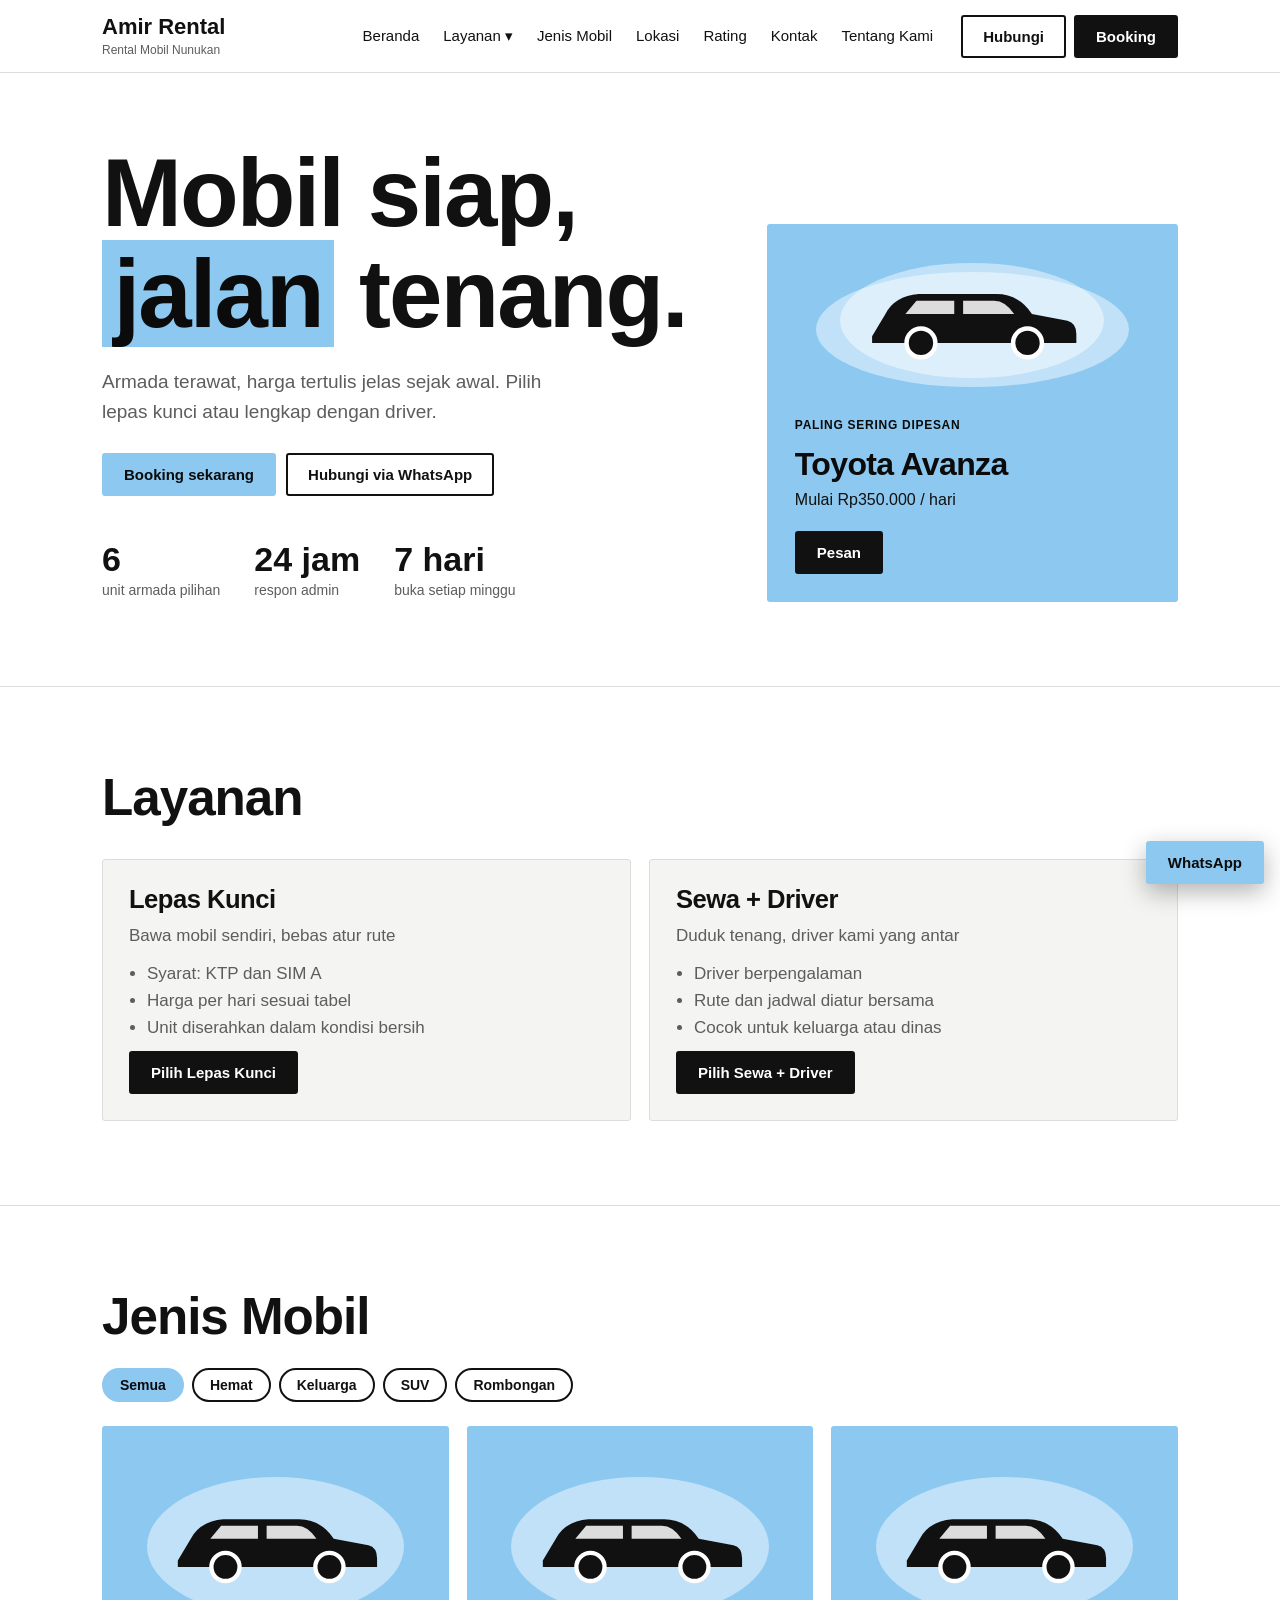
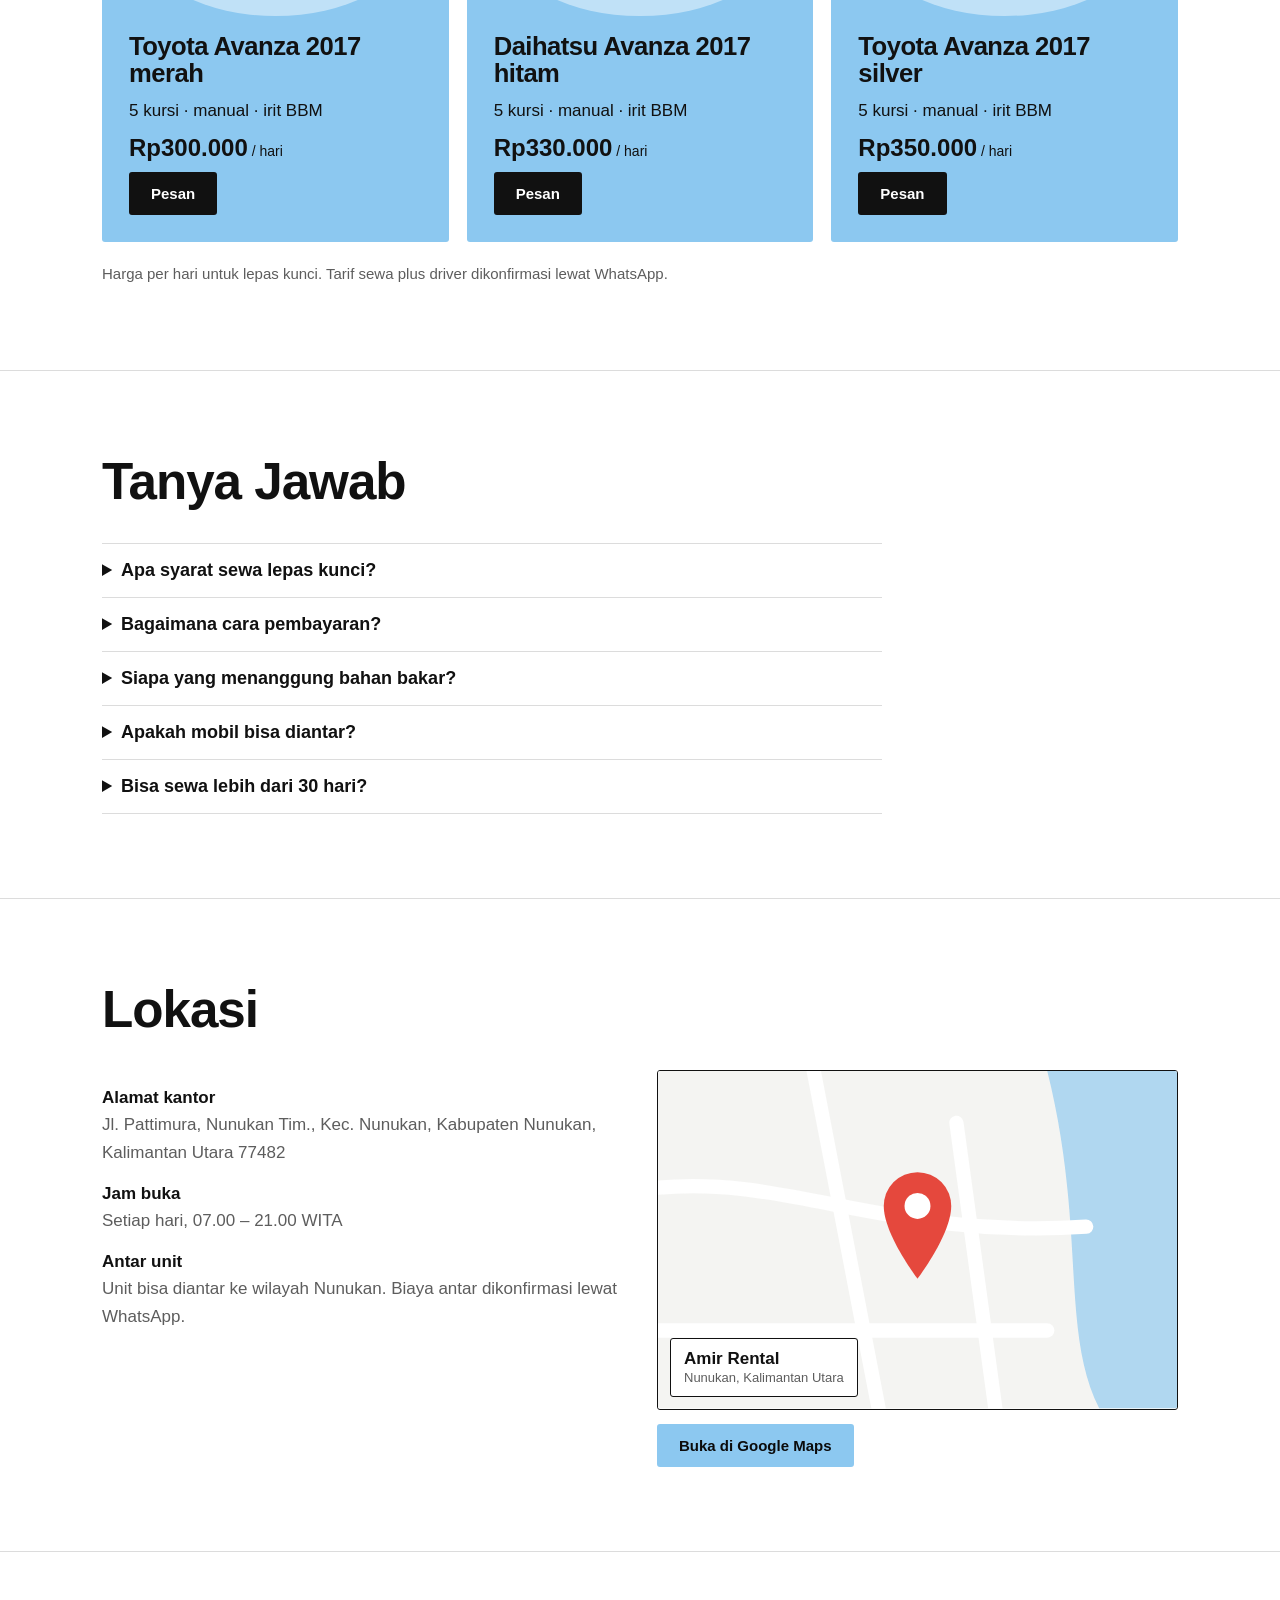
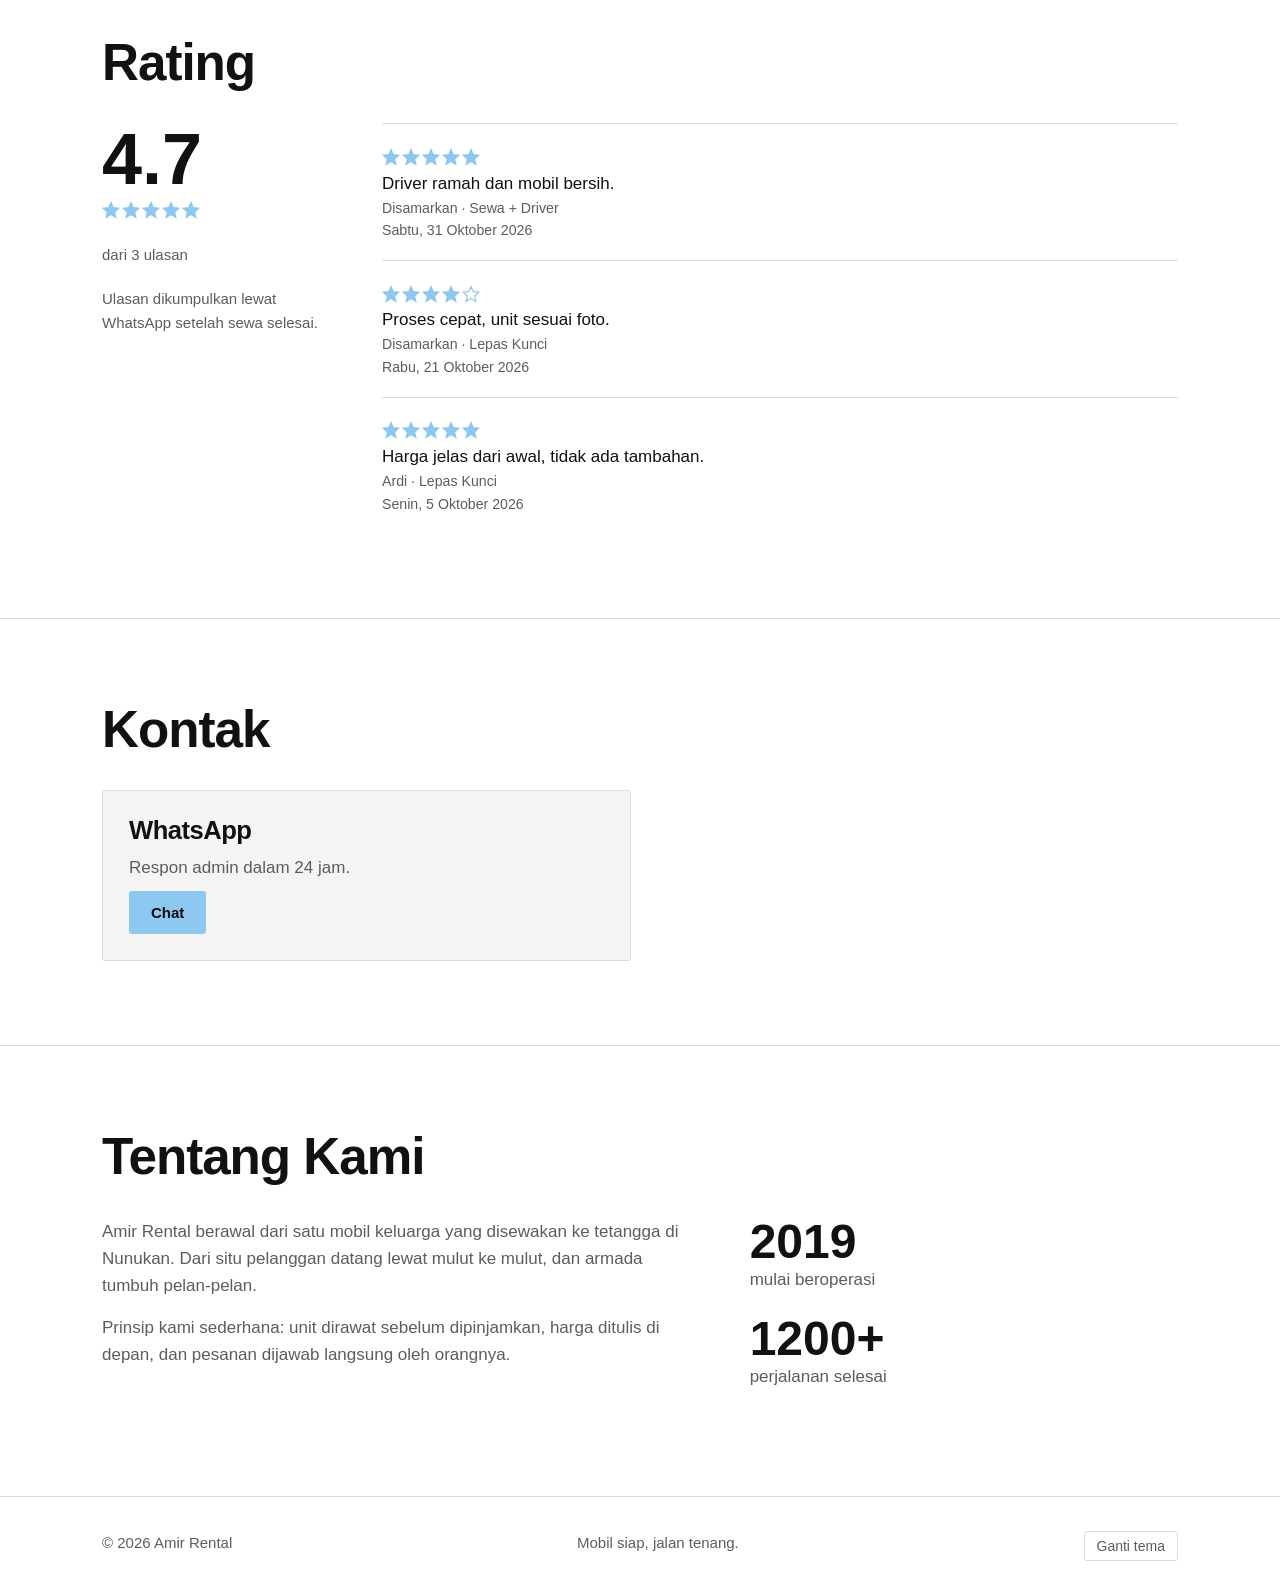
==== index.html @ b126339c "Add files via upload" ====
<!doctype html>
<html lang="id">
  <head>
    <meta charset="utf-8" />
    <meta name="viewport" content="width=device-width, initial-scale=1, viewport-fit=cover" />
    <title>Amir Rental – Rental Mobil Nunukan</title>
    <meta
      name="description"
      content="Rental mobil Nunukan: lepas kunci dan sewa dengan driver. Harga tertulis jelas."
    />
    <meta name="referrer" content="no-referrer" />
    <!-- KEAMANAN: CSP ketat (tanpa script/style inline). Header lengkap ada di file _headers / .htaccess. -->
    <meta
      http-equiv="Content-Security-Policy"
      content="default-src 'none'; script-src 'self'; style-src 'self' https://fonts.googleapis.com; font-src https://fonts.gstatic.com; img-src 'self' data:; connect-src 'none'; form-action 'none'; base-uri 'none'; manifest-src 'none'"/>
    <link rel="preconnect" href="https://fonts.googleapis.com" />
    <link
      rel="stylesheet"
      href="https://fonts.googleapis.com/css2?family=Bricolage+Grotesque:wght@600;800&family=DM+Sans:wght@400;500;700&display=swap"
    />
    <link rel="stylesheet" href="style.css" />
  </head>
  <body>
    <header>
      <div class="w nav">
        <a class="logo" href="#beranda"><b>Amir Rental</b><small>Rental Mobil Nunukan</small></a>
        <ul class="menu" id="menu">
          <li><a href="#beranda">Beranda</a></li>
          <li>
            <button class="dd" id="ddb" aria-expanded="false" aria-controls="sub">Layanan ▾</button>
            <ul class="sub" id="sub"></ul>
          </li>
          <li><a href="#mobil">Jenis Mobil</a></li>
          <li><a href="#lokasi">Lokasi</a></li>
          <li><a href="#rating">Rating</a></li>
          <li><a href="#kontak">Kontak</a></li>
          <li><a href="#tentang">Tentang Kami</a></li>
        </ul>
        <div class="cta">
          <a class="btn out" data-wa="ask" target="_blank" rel="noopener noreferrer">Hubungi</a
          ><button class="btn" data-book>Booking</button>
        </div>
        <button class="burger" id="bg" aria-label="Buka menu" aria-expanded="false">
          <svg
            width="22"
            height="22"
            viewBox="0 0 24 24"
            fill="none"
            stroke="currentColor"
            stroke-width="2.4"
          >
            <path d="M3 6h18M3 12h18M3 18h18" />
          </svg>
        </button>
      </div>
    </header>

    <main>
      <section class="hero" id="beranda">
        <div class="w">
          <div class="g">
            <div>
              <h1>Mobil siap, <em>jalan</em> tenang.</h1>
              <p>
                Armada terawat, harga tertulis jelas sejak awal. Pilih lepas kunci atau lengkap
                dengan driver.
              </p>
              <div class="row">
                <button class="btn sky" data-book>Booking sekarang</button
                ><a class="btn out" data-wa="ask" target="_blank" rel="noopener noreferrer"
                  >Hubungi via WhatsApp</a
                >
              </div>
              <div class="stats">
                <div><b>6</b><span>unit armada pilihan</span></div>
                <div><b>24 jam</b><span>respon admin</span></div>
                <div><b>7 hari</b><span>buka setiap minggu</span></div>
              </div>
            </div>
            <aside class="pop">
              <div class="ph" id="popph"></div>
              <small>Paling sering dipesan</small>
              <h3>Toyota Avanza</h3>
              <p>Mulai Rp350.000 / hari</p>
              <button class="btn" data-car="Toyota Avanza">Pesan</button>
            </aside>
          </div>
        </div>
      </section>

      <section id="layanan">
        <div class="w">
          <h2>Layanan</h2>
          <div class="grid g2" id="svc"></div>
        </div>
      </section>
      <section id="mobil">
        <div class="w">
          <h2>Jenis Mobil</h2>
          <div class="chips" id="chips" role="group" aria-label="Filter jenis mobil"></div>
          <div class="grid g3" id="cars"></div>
          <p class="note">Harga per hari untuk lepas kunci. Tarif sewa plus driver dikonfirmasi lewat WhatsApp.</p>
        </div>
      </section>

      <section id="faq">
        <div class="w">
          <h2>Tanya Jawab</h2>
          <div class="faq" id="faq-list"></div>
        </div>
      </section>

      <section id="lokasi">
        <div class="w">
          <h2>Lokasi</h2>
          <div class="loc">
            <dl>
              <dt>Alamat kantor</dt>
              <dd>Jl. Pattimura, Nunukan Tim., Kec. Nunukan, Kabupaten Nunukan, Kalimantan Utara 77482 </dd>
              <dt>Jam buka</dt>
              <dd>Setiap hari, 07.00 – 21.00 WITA</dd>
              <dt>Antar unit</dt>
              <dd>
                Unit bisa diantar ke wilayah Nunukan. Biaya antar dikonfirmasi lewat WhatsApp.
              </dd>
            </dl>
            <div>
              <a
                class="map"
                id="maps2"
                target="_blank"
                rel="noopener noreferrer"
                aria-label="Lihat lokasi Amir Rental di Google Maps"
                ><svg viewBox="0 0 400 260" aria-hidden="true">
                  <rect class="land" width="400" height="260" />
                  <path class="wt" d="M300 0H400V260H340C310 200 330 120 300 0Z" />
                  <path class="rd2" d="M0 90C100 80 180 130 330 120" />
                  <path class="rd" d="M0 90C100 80 180 130 330 120" />
                  <path class="rd" d="M120 0L170 260" />
                  <path class="rd" d="M0 200H300" />
                  <path class="rd" d="M230 40L260 260" />
                  <path
                    d="M200 160C200 160 174 126 174 104a26 26 0 0 1 52 0C226 126 200 160 200 160Z"
                    fill="#e5483d"/>
                  <circle cx="200" cy="104" r="10" fill="#fff" /></svg><span class="mcard">Amir Rental<small>Nunukan, Kalimantan Utara</small></span></a><a class="btn sky" id="maps" target="_blank" rel="noopener noreferrer">Buka di Google Maps</a>
            </div>
          </div>
        </div>
      </section>

      <section id="rating">
        <div class="w">
          <h2>Rating</h2>
          <div class="rv">
            <div>
              <div class="score" id="avg"></div>
              <div id="avgs"></div>
              <p class="note" id="cnt"></p>
              <p class="note">Ulasan dikumpulkan lewat WhatsApp setelah sewa selesai.</p>
            </div>
            <div id="rvs"></div>
          </div>
        </div>
      </section>

      <section id="kontak">
        <div class="w">
          <h2>Kontak</h2>
          <div class="grid g2">
            <div class="card">
              <h3>WhatsApp</h3>
              <p>Respon admin dalam 24 jam.</p>
              <a class="btn sky" data-wa="ask" target="_blank" rel="noopener noreferrer">Chat</a>
            </div>
          </div>
        </div>
      </section>

      <section id="tentang">
        <div class="w">
          <h2>Tentang Kami</h2>
          <div class="about">
            <div>
              <p>
                Amir Rental berawal dari satu mobil keluarga yang disewakan ke tetangga di Nunukan.
                Dari situ pelanggan datang lewat mulut ke mulut, dan armada tumbuh pelan-pelan.
              </p>
              <p>
                Prinsip kami sederhana: unit dirawat sebelum dipinjamkan, harga ditulis di depan,
                dan pesanan dijawab langsung oleh orangnya.
              </p>
            </div>
            <div class="st">
              <!-- Ganti dengan data asli -->
              <b>2019</b><span>mulai beroperasi</span><b>1200+</b><span>perjalanan selesai</span>
            </div>
          </div>
        </div>
      </section>
    </main>

    <footer>
      <div class="w"><span>© 2026 Amir Rental</span><span>Mobil siap, jalan tenang.</span><button class="tg" id="theme" type="button">Ganti tema</button></div>
    </footer>

    <a class="btn sky fab" data-wa="ask" target="_blank" rel="noopener noreferrer">WhatsApp</a>

    <dialog id="dlg">
      <h3>Booking</h3>
      <div>
        <label for="f-name">Nama</label><input id="f-name" maxlength="60" autocomplete="name" />
        <label for="f-svc">Layanan</label
        ><select id="f-svc"></select>
        <label for="f-car">Mobil</label
        ><select id="f-car"></select>
        <label for="f-date">Tanggal ambil</label><input id="f-date" type="date" />
        <label for="f-days">Lama sewa (hari)</label
        ><input id="f-days" type="number" min="1" max="30" value="1" inputmode="numeric" />
        <div class="est" id="est"></div>
        <div class="err" id="err" role="alert"></div>
        <div class="row">
          <a class="btn sky" id="send" target="_blank" rel="noopener noreferrer"
            >Kirim ke WhatsApp</a
          ><button class="btn out" id="close" type="button">Tutup</button>
        </div>
      </div>
    </dialog>

    <script src="script.js" defer></script>
  </body>
</html>
---- style.css ----
/* ==========================================================================
   AMIR RENTAL – style.css
   Daftar isi:
   1. Token warna dan font      6. Kartu mobil dan filter
   2. Reset dan dasar           7. Lokasi dan peta
   3. Tombol                    8. Rating, tentang kami, tanya jawab
   4. Navbar                    9. Footer, dialog booking, tombol melayang
   5. Beranda                  10. Responsif dan aksesibilitas
   ========================================================================== */


/* 1. TOKEN ------------------------------------------------------------------ */
/* Tema terang adalah default. Tema gelap mengikuti perangkat, atau dipaksa
   lewat atribut data-theme (diatur tombol "Ganti tema" di footer).
   Nilai gelap ditulis dua kali karena CSS tidak bisa berbagi blok
   antara media query dan selector atribut. */
:root {
  --bg: #fff;
  --fg: #111;
  --mut: #5d5d5d;
  --line: #dcdcdc;
  --card: #f4f4f2;
  --sky: #8cc8f0;
  --onsky: #0b0b0b;
  --btn: #111;
  --onbtn: #fff;

  --h: 'Bricolage Grotesque', 'Arial Black', sans-serif;
  --b: 'DM Sans', Arial, sans-serif;

  padding-top: env(safe-area-inset-top, 0px);
  padding-bottom: env(safe-area-inset-bottom, 0px);
}

@media (prefers-color-scheme: dark) {
  :root:not([data-theme="light"]) {
    color-scheme: dark;
    --bg: #0c0c0c;
    --fg: #f2f2f2;
    --mut: #a3a3a3;
    --line: #2c2c2c;
    --card: #171717;
    --btn: #f2f2f2;
    --onbtn: #0c0c0c;
  }
}

:root[data-theme="dark"] {
  color-scheme: dark;
  --bg: #0c0c0c;
  --fg: #f2f2f2;
  --mut: #a3a3a3;
  --line: #2c2c2c;
  --card: #171717;
  --btn: #f2f2f2;
  --onbtn: #0c0c0c;
}


/* 2. RESET DAN DASAR -------------------------------------------------------- */
* {
  box-sizing: border-box;
  margin: 0;
}

[hidden] {
  display: none !important;
}

html {
  scroll-behavior: smooth;
  scroll-padding-top: calc(84px + env(safe-area-inset-top, 0px));
}

body {
  background: var(--bg);
  color: var(--fg);
  font: 400 17px/1.6 var(--b);
}

h1, h2, h3 {
  font-family: var(--h);
  line-height: 1.05;
  letter-spacing: -.02em;
}

h1 {
  font-size: clamp(2.8rem, 8vw, 6rem);
  font-weight: 800;
}

h2 {
  font-size: clamp(2rem, 5vw, 3.2rem);
  font-weight: 800;
  max-width: 14ch;
  margin-bottom: 34px;
}

a {
  color: inherit;
}

section {
  padding: 84px 0;
  border-top: 1px solid var(--line);
}

.w {
  max-width: 1120px;
  margin: 0 auto;
  padding: 0 22px;
}

.row {
  display: flex;
  gap: 10px;
  flex-wrap: wrap;
}

.grid {
  display: grid;
  gap: 18px;
}
.g2 { grid-template-columns: repeat(2, 1fr); }
.g3 { grid-template-columns: repeat(3, 1fr); }

.note {
  color: var(--mut);
  font-size: 15px;
  margin-top: 20px;
}

/* Fokus keyboard yang terlihat di semua elemen interaktif */
a:focus-visible,
input:focus-visible,
select:focus-visible,
summary:focus-visible,
.btn:focus-visible,
.chip:focus-visible,
.fab:focus-visible,
.tg:focus-visible {
  outline: 3px solid var(--sky);
  outline-offset: 2px;
}


/* 3. TOMBOL ----------------------------------------------------------------- */
.btn {
  display: inline-block;
  border: 2px solid var(--btn);
  background: var(--btn);
  color: var(--onbtn);
  padding: 11px 20px;
  font: 700 15px var(--b);
  text-decoration: none;
  cursor: pointer;
  border-radius: 3px;
}
.btn.sky {
  background: var(--sky);
  border-color: var(--sky);
  color: var(--onsky);
}
.btn.out {
  background: transparent;
  color: var(--fg);
}


/* 4. NAVBAR ----------------------------------------------------------------- */
header {
  position: sticky;
  top: 0;
  z-index: 20;
  background: var(--bg);
  border-bottom: 1px solid var(--line);
}

.nav {
  display: flex;
  align-items: center;
  gap: 18px;
  height: 72px;
}

.logo {
  text-decoration: none;
  line-height: 1.1;
  margin-right: auto;
}
.logo b {
  font: 800 22px var(--h);
  display: block;
}
.logo small {
  color: var(--mut);
  font-size: 12px;
}

.menu {
  display: flex;
  gap: 4px;
  list-style: none;
  padding: 0;
}
.menu > li {
  position: relative;
}
.menu a,
.menu button.dd {
  font: 500 15px var(--b);
  color: var(--fg);
  background: none;
  border: 0;
  padding: 10px;
  cursor: pointer;
  text-decoration: none;
  display: block;
}
.menu a:hover,
.menu button.dd:hover {
  color: var(--mut);
}

/* Dropdown Layanan */
.sub {
  display: none;
  position: absolute;
  top: 100%;
  left: 0;
  min-width: 270px;
  background: var(--bg);
  border: 1px solid var(--fg);
  list-style: none;
  padding: 6px;
  z-index: 5;
}
.sub.open {
  display: block;
}
.sub button {
  width: 100%;
  text-align: left;
  background: none;
  border: 0;
  color: var(--fg);
  padding: 10px;
  cursor: pointer;
  font: 700 15px var(--b);
  border-radius: 3px;
}
.sub button:hover {
  background: var(--card);
}
.sub small {
  display: block;
  font-weight: 400;
  color: var(--mut);
  font-size: 13px;
}

.cta {
  display: flex;
  gap: 8px;
}

.burger {
  display: none;
  background: none;
  border: 2px solid var(--fg);
  color: var(--fg);
  width: 44px;
  height: 40px;
  cursor: pointer;
  border-radius: 3px;
}


/* 5. BERANDA ---------------------------------------------------------------- */
.hero {
  padding: 70px 0 84px;
  border: 0;
}
.hero .g {
  display: grid;
  grid-template-columns: 1.5fr 1fr;
  gap: 48px;
  align-items: end;
}
.hero p {
  max-width: 46ch;
  color: var(--mut);
  margin: 22px 0 26px;
  font-size: 19px;
}

h1 em {
  font-style: normal;
  background: var(--sky);
  color: var(--onsky);
  padding: 0 .12em;
}

.plate {
  display: inline-block;
  margin-top: 34px;
  border: 3px solid var(--fg);
  border-radius: 6px;
  padding: 2px 14px;
  font: 800 24px var(--h);
  letter-spacing: .12em;
}
.plate span {
  background: var(--sky);
  color: var(--onsky);
  padding: 0 6px;
  border-radius: 3px;
}

.stats {
  display: flex;
  gap: 34px;
  margin-top: 44px;
  flex-wrap: wrap;
}
.stats b {
  font: 800 34px var(--h);
  display: block;
}
.stats span {
  color: var(--mut);
  font-size: 14px;
  max-width: 16ch;
  display: block;
}

/* Kartu "Paling sering dipesan" */
.pop {
  background: var(--sky);
  color: var(--onsky);
  padding: 28px;
  border-radius: 3px;
}
.pop small {
  font-weight: 700;
  text-transform: uppercase;
  letter-spacing: .06em;
  font-size: 12px;
}
.pop h3 {
  font-size: 2rem;
  margin: 10px 0 6px;
}
.pop p {
  color: #111;
  margin: 0 0 18px;
  font-size: 16px;
}
.pop .btn {
  background: #111;
  border-color: #111;
  color: #fff;
}
.pop .ph {
  height: 140px;
  margin-bottom: 18px;
}


/* 6. KARTU MOBIL DAN FILTER ------------------------------------------------- */
.card {
  background: var(--card);
  border: 1px solid var(--line);
  padding: 26px;
  border-radius: 3px;
  display: flex;
  flex-direction: column;
  gap: 10px;
}
.card h3 {
  font-size: 1.6rem;
}
.card p,
.card li {
  color: var(--mut);
}
.card ul {
  padding-left: 18px;
}
.card .btn {
  margin-top: auto;
  align-self: flex-start;
}

/* Kartu mobil berwarna biru awan (warna ada di kartu, bukan di foto) */
.card.col {
  background: var(--sky);
  color: #111;
  border-color: transparent;
}
.card.col p,
.card.col .price,
.card.col .price small {
  color: #111;
}
.card.col .btn {
  background: #111;
  border-color: #111;
  color: #fff;
}
.card.col .ph {
  background: transparent;
}

.price {
  font: 800 1.5rem var(--h);
  color: var(--fg);
}
.price small {
  font: 400 14px var(--b);
  color: var(--mut);
}

/* Area foto mobil */
.ph {
  position: relative;
  height: 170px;
  display: flex;
  align-items: center;
  justify-content: center;
  background: none;          /* kotak terang dihapus */
}
.ph::before {
  content: "";
  position: absolute;
  left: 6%;
  right: 6%;
  top: 14%;
  bottom: 4%;
  background: rgba(255, 255, 255, .45);
  border-radius: 50%;
}
.ph img {
  position: relative;
  width: 100%;
  height: 100%;
  object-fit: contain;       /* mobil utuh, tidak di-crop jadi kotak */
  mix-blend-mode: multiply;  /* putih JPG melebur ke warna di belakang */
}
.ph svg {
  position: relative;
  width: 74%;
  height: auto;
}

/* Filter jenis mobil */
.chips {
  display: flex;
  gap: 8px;
  flex-wrap: wrap;
  margin: -10px 0 24px;
}
.chip {
  border: 2px solid var(--fg);
  background: transparent;
  color: var(--fg);
  padding: 7px 16px;
  font: 700 14px var(--b);
  border-radius: 999px;
  cursor: pointer;
}
.chip[aria-pressed="true"] {
  background: var(--sky);
  border-color: var(--sky);
  color: var(--onsky);
}


/* 7. LOKASI DAN PETA -------------------------------------------------------- */
.loc {
  display: grid;
  grid-template-columns: 1fr 1fr;
  gap: 34px;
}
.loc dt {
  font-weight: 700;
  margin-top: 14px;
}
.loc dd {
  color: var(--mut);
  margin: 0;
}

.map {
  display: block;
  position: relative;
  border: 1px solid var(--fg);
  border-radius: 3px;
  overflow: hidden;
  margin-bottom: 14px;
}
.map svg {
  display: block;
  width: 100%;
  height: auto;
}
.map .land { fill: var(--card); }
.map .wt   { fill: var(--sky); opacity: .65; }
.map .rd   { fill: none; stroke: var(--bg); stroke-width: 11; stroke-linecap: round; }
.map .rd2  { fill: none; stroke: var(--line); stroke-width: 5; }

.mcard {
  position: absolute;
  left: 12px;
  bottom: 12px;
  background: var(--bg);
  border: 1px solid var(--fg);
  padding: 9px 13px;
  border-radius: 3px;
  font-weight: 700;
  line-height: 1.3;
}
.mcard small {
  display: block;
  font-weight: 400;
  color: var(--mut);
  font-size: 13px;
}


/* 8. RATING, TENTANG KAMI, TANYA JAWAB -------------------------------------- */
.rv {
  display: grid;
  grid-template-columns: 240px 1fr;
  gap: 40px;
}
.rv .item {
  border-top: 1px solid var(--line);
  padding: 18px 0;
}
.rv .item small {
  color: var(--mut);
  display: block;
}

.score {
  font: 800 4.5rem var(--h);
  line-height: 1;
}
.stars {
  display: inline-flex;
  gap: 2px;
  vertical-align: middle;
}
.stars svg {
  width: 18px;
  height: 18px;
}

.about {
  display: grid;
  grid-template-columns: 1.4fr 1fr;
  gap: 48px;
}
.about p {
  color: var(--mut);
  margin-bottom: 14px;
}
.about .st b {
  font: 800 3rem var(--h);
  display: block;
  line-height: 1;
}
.about .st span {
  color: var(--mut);
  display: block;
  margin-bottom: 22px;
}

.faq {
  max-width: 780px;
}
.faq details {
  border-top: 1px solid var(--line);
  padding: 16px 0;
}
.faq details:last-child {
  border-bottom: 1px solid var(--line);
}
.faq summary {
  cursor: pointer;
  font: 700 18px var(--b);
}
.faq p {
  color: var(--mut);
  margin-top: 10px;
}


/* 9. FOOTER, DIALOG BOOKING, TOMBOL MELAYANG -------------------------------- */
footer {
  border-top: 1px solid var(--line);
  padding: 34px 0;
  color: var(--mut);
  font-size: 15px;
}
footer .w {
  display: flex;
  justify-content: space-between;
  gap: 12px;
  flex-wrap: wrap;
}

.tg {
  background: none;
  border: 1px solid var(--line);
  color: var(--mut);
  padding: 6px 12px;
  border-radius: 3px;
  font: 500 14px var(--b);
  cursor: pointer;
}

.fab {
  position: fixed;
  right: 16px;
  bottom: calc(16px + env(safe-area-inset-bottom, 0px));
  z-index: 15;
  box-shadow: 0 8px 24px rgba(0, 0, 0, .3);
}

dialog {
  border: 2px solid var(--fg);
  background: var(--bg);
  color: var(--fg);
  padding: 26px;
  width: min(480px, 92vw);
  border-radius: 3px;
  margin: auto;
}
dialog::backdrop {
  background: rgba(0, 0, 0, .6);
}
dialog h3 {
  font-size: 1.8rem;
  margin-bottom: 16px;
}

label {
  display: block;
  font-weight: 700;
  font-size: 14px;
  margin: 12px 0 4px;
}
input,
select {
  width: 100%;
  padding: 11px;
  border: 1px solid var(--fg);
  background: var(--bg);
  color: var(--fg);
  font: 16px var(--b);
  border-radius: 3px;
}

.est {
  background: var(--sky);
  color: var(--onsky);
  padding: 14px;
  margin: 18px 0 6px;
  font-weight: 700;
  border-radius: 3px;
}
.err {
  color: #c62828;
  font-size: 14px;
  min-height: 20px;
}


/* 10. RESPONSIF DAN AKSESIBILITAS ------------------------------------------- */
@media (max-width: 900px) {
  section {
    padding: 60px 0;
  }

  .burger { display: block; }
  .cta    { display: none; }

  .menu {
    display: none;
    position: absolute;
    top: 72px;
    left: 0;
    right: 0;
    background: var(--bg);
    border-bottom: 1px solid var(--line);
    flex-direction: column;
    padding: 10px 22px 18px;
  }
  .menu.open {
    display: flex;
  }

  .sub {
    position: static;
    border: 0;
    border-left: 3px solid var(--sky);
    margin-left: 12px;
    min-width: 0;
  }

  .hero .g,
  .loc,
  .rv,
  .about,
  .g2,
  .g3 {
    grid-template-columns: 1fr;
  }
}

@media (prefers-reduced-motion: reduce) {
  html {
    scroll-behavior: auto;
  }
}
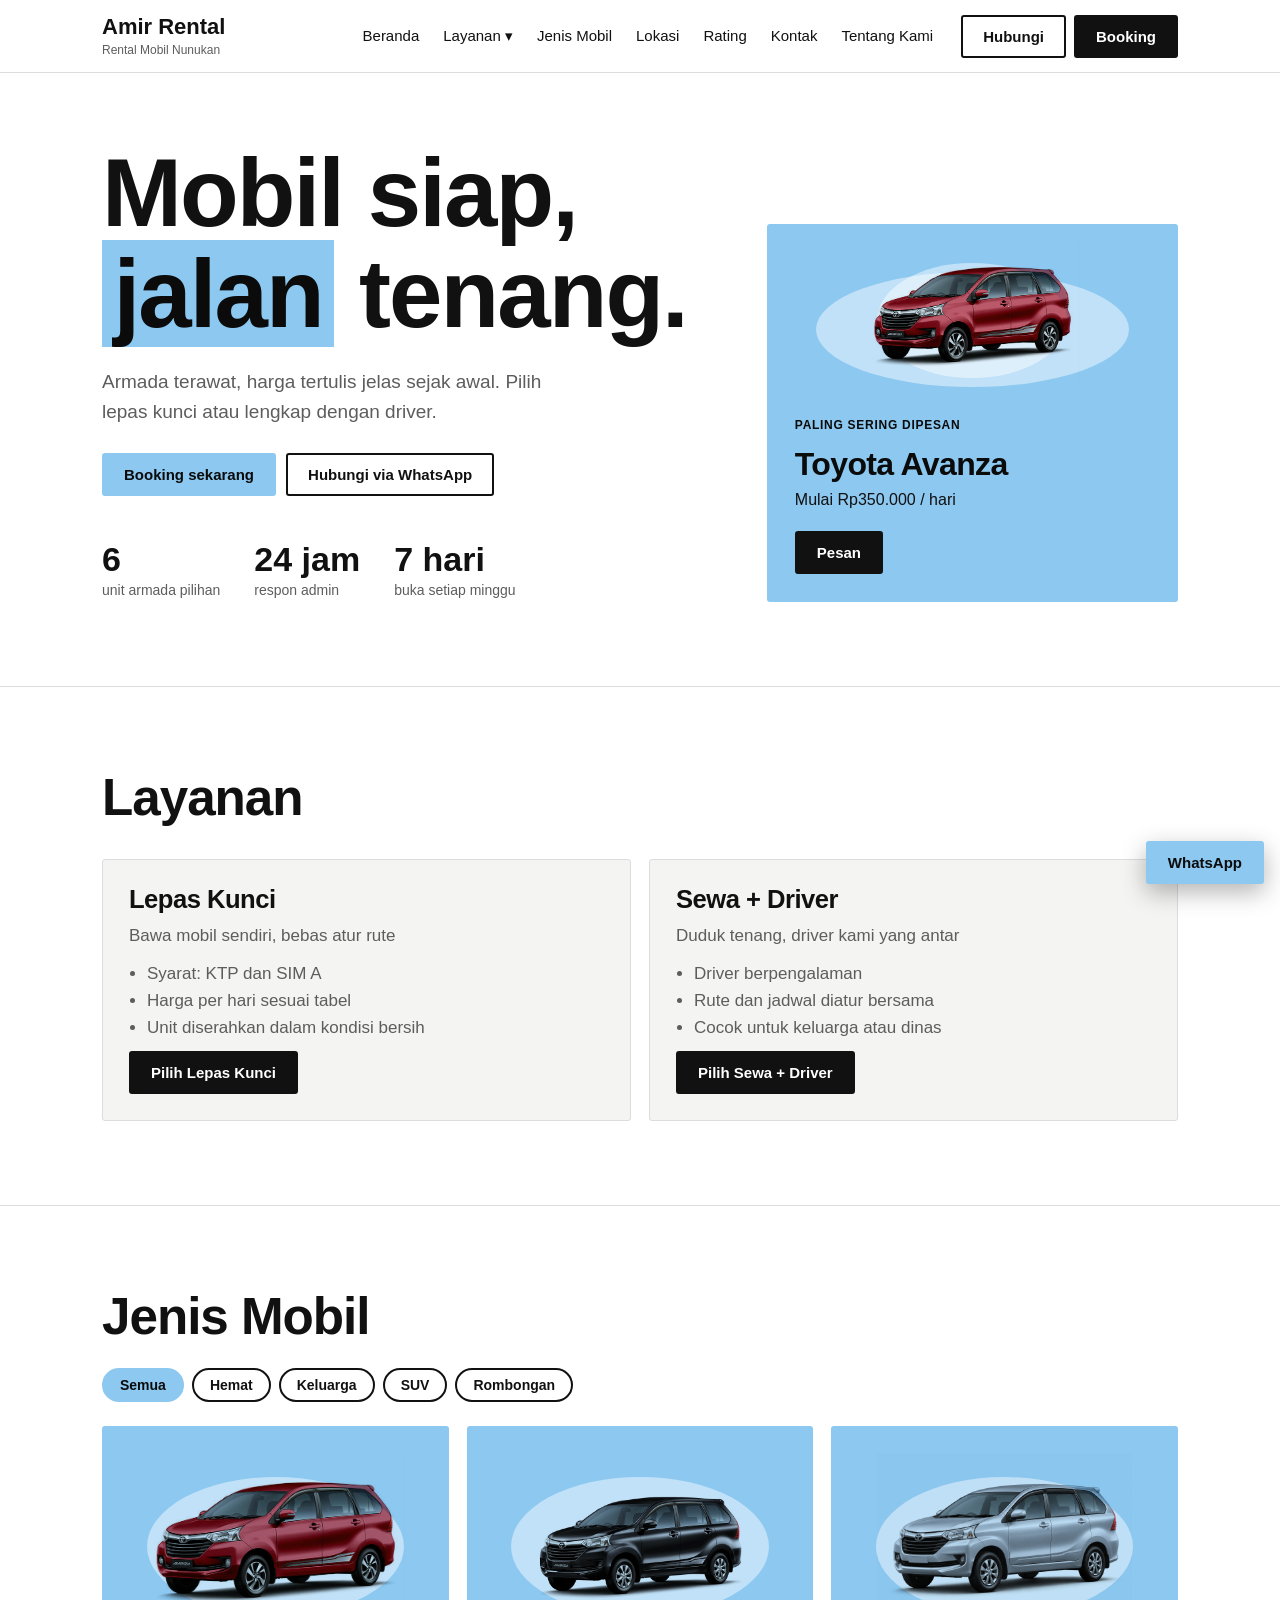
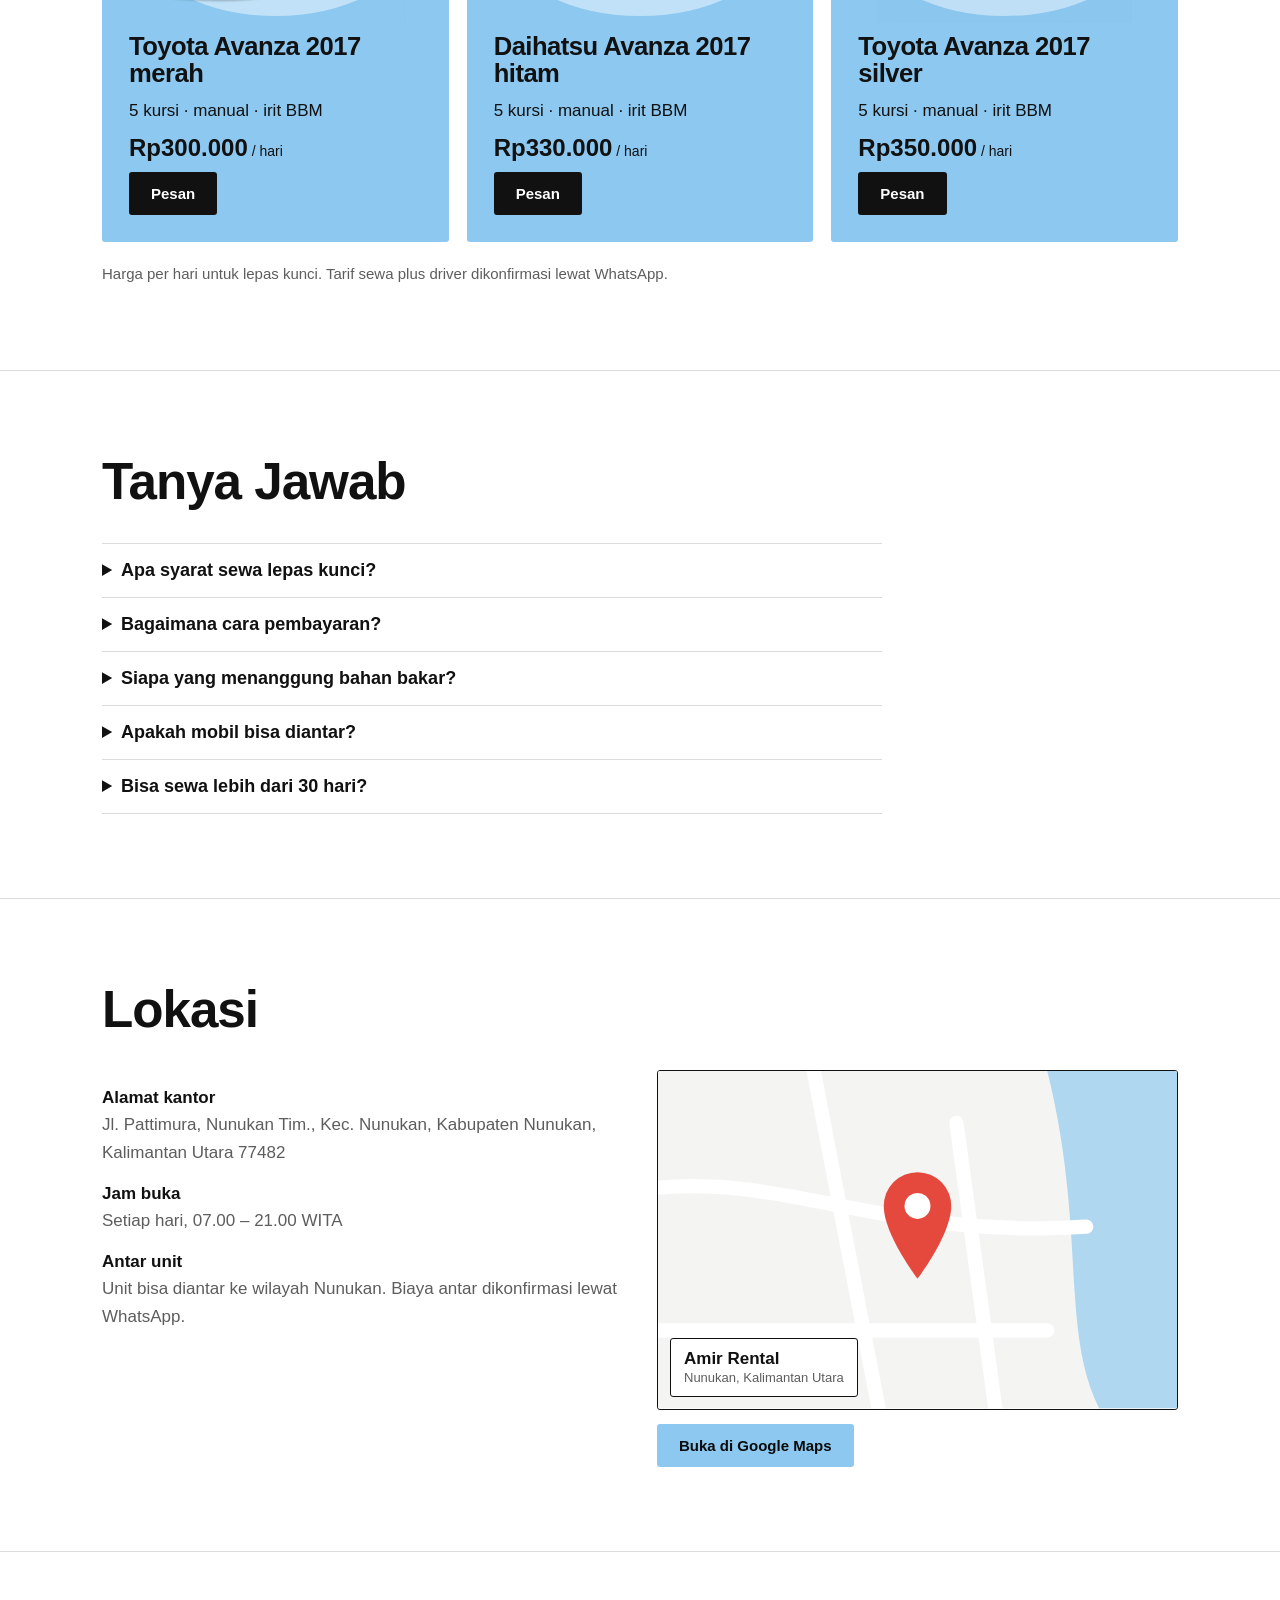
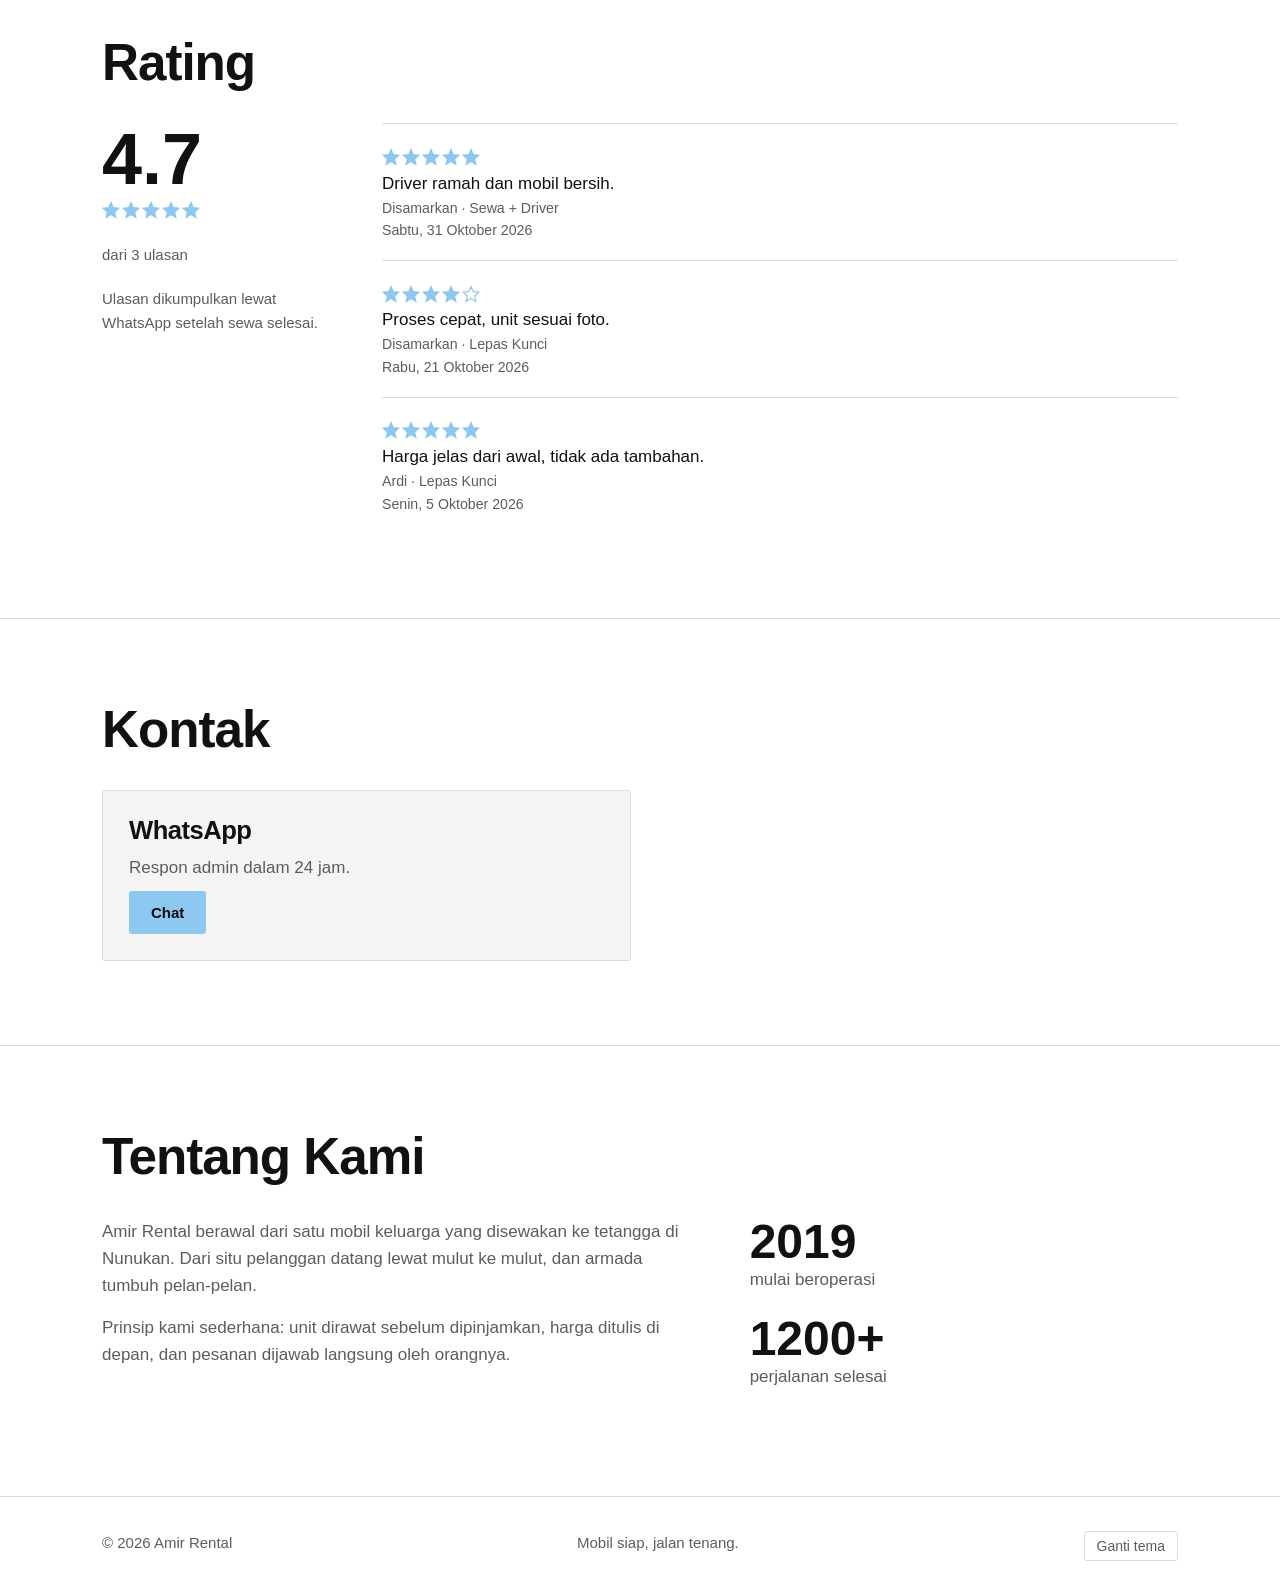
==== commit 393f1c27: "index.html" ====
--- a/index.html
+++ b/index.html
@@ -191,7 +191,7 @@
               </p>
             </div>
             <div class="st">
-              <!-- Ganti dengan data asli -->
+              
               <b>2019</b><span>mulai beroperasi</span><b>1200+</b><span>perjalanan selesai</span>
             </div>
           </div>
@@ -228,4 +228,4 @@
 
     <script src="script.js" defer></script>
   </body>
-</html>+</html>
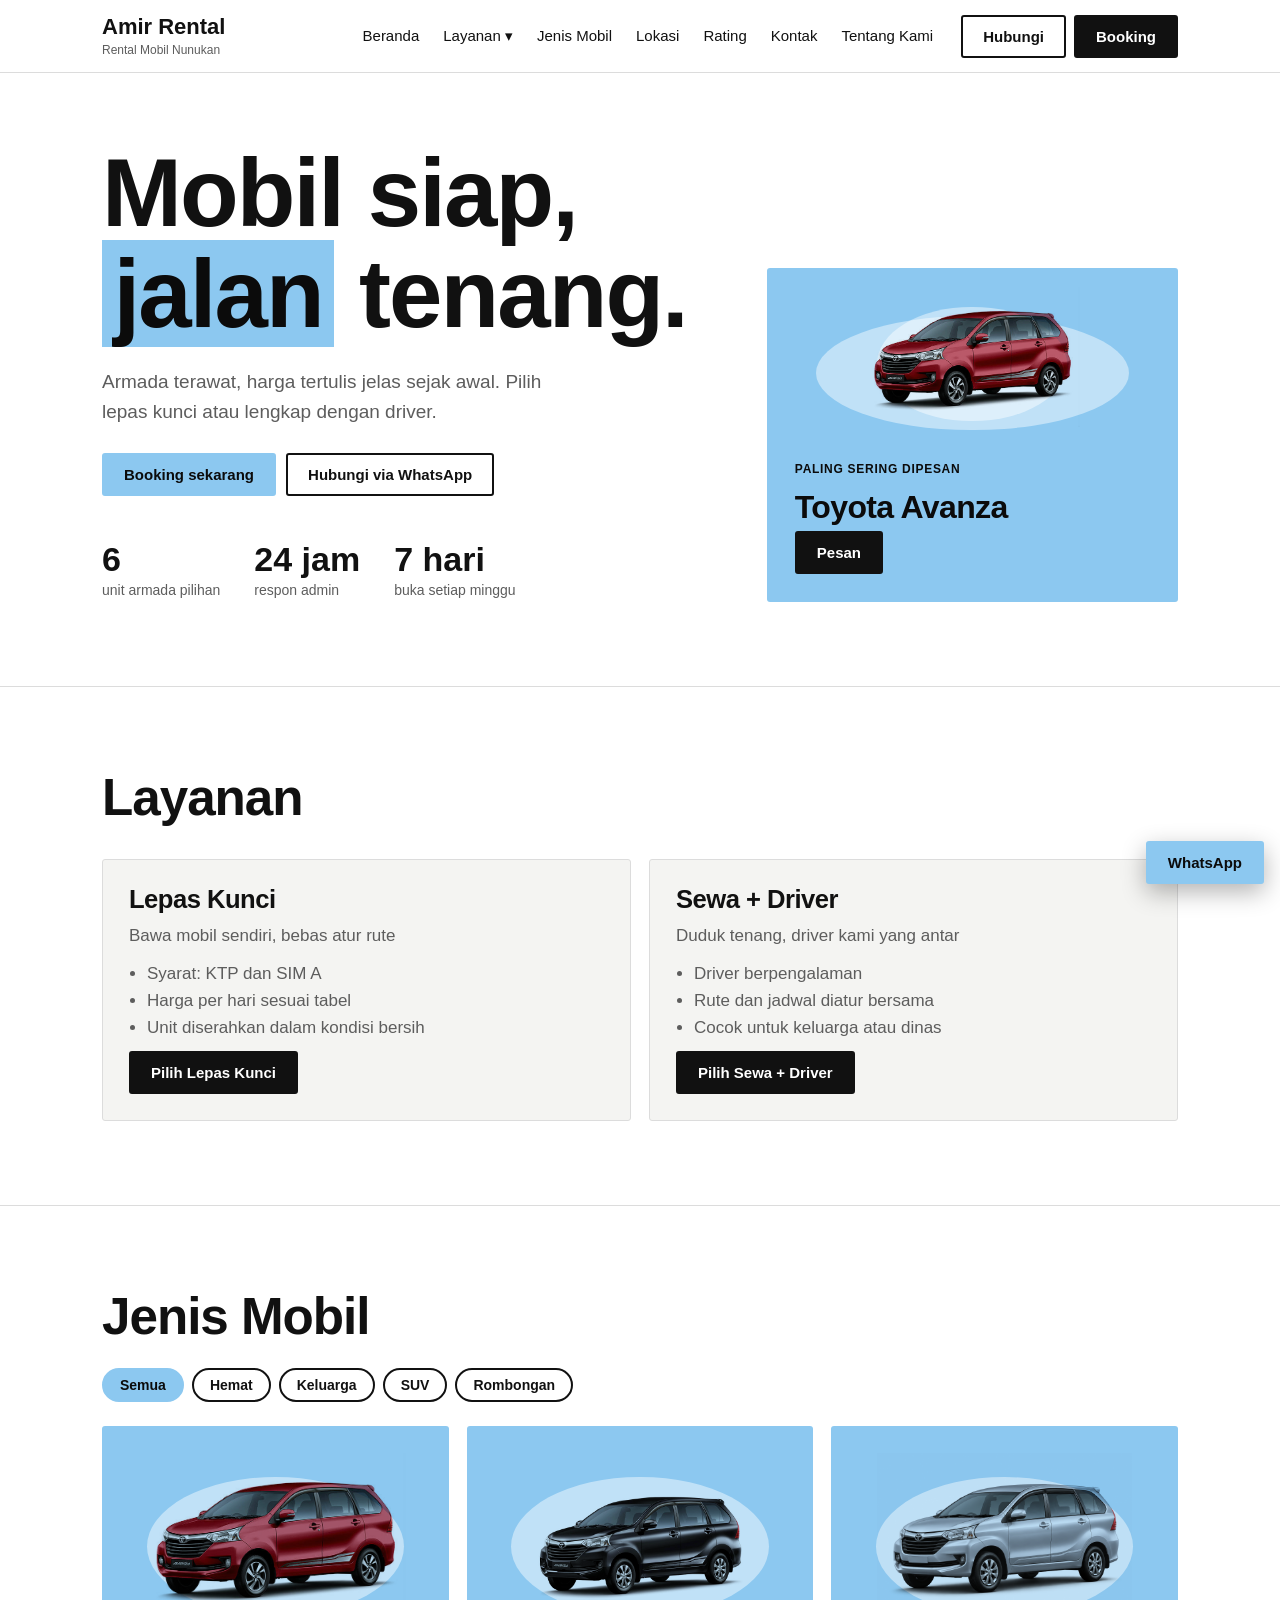
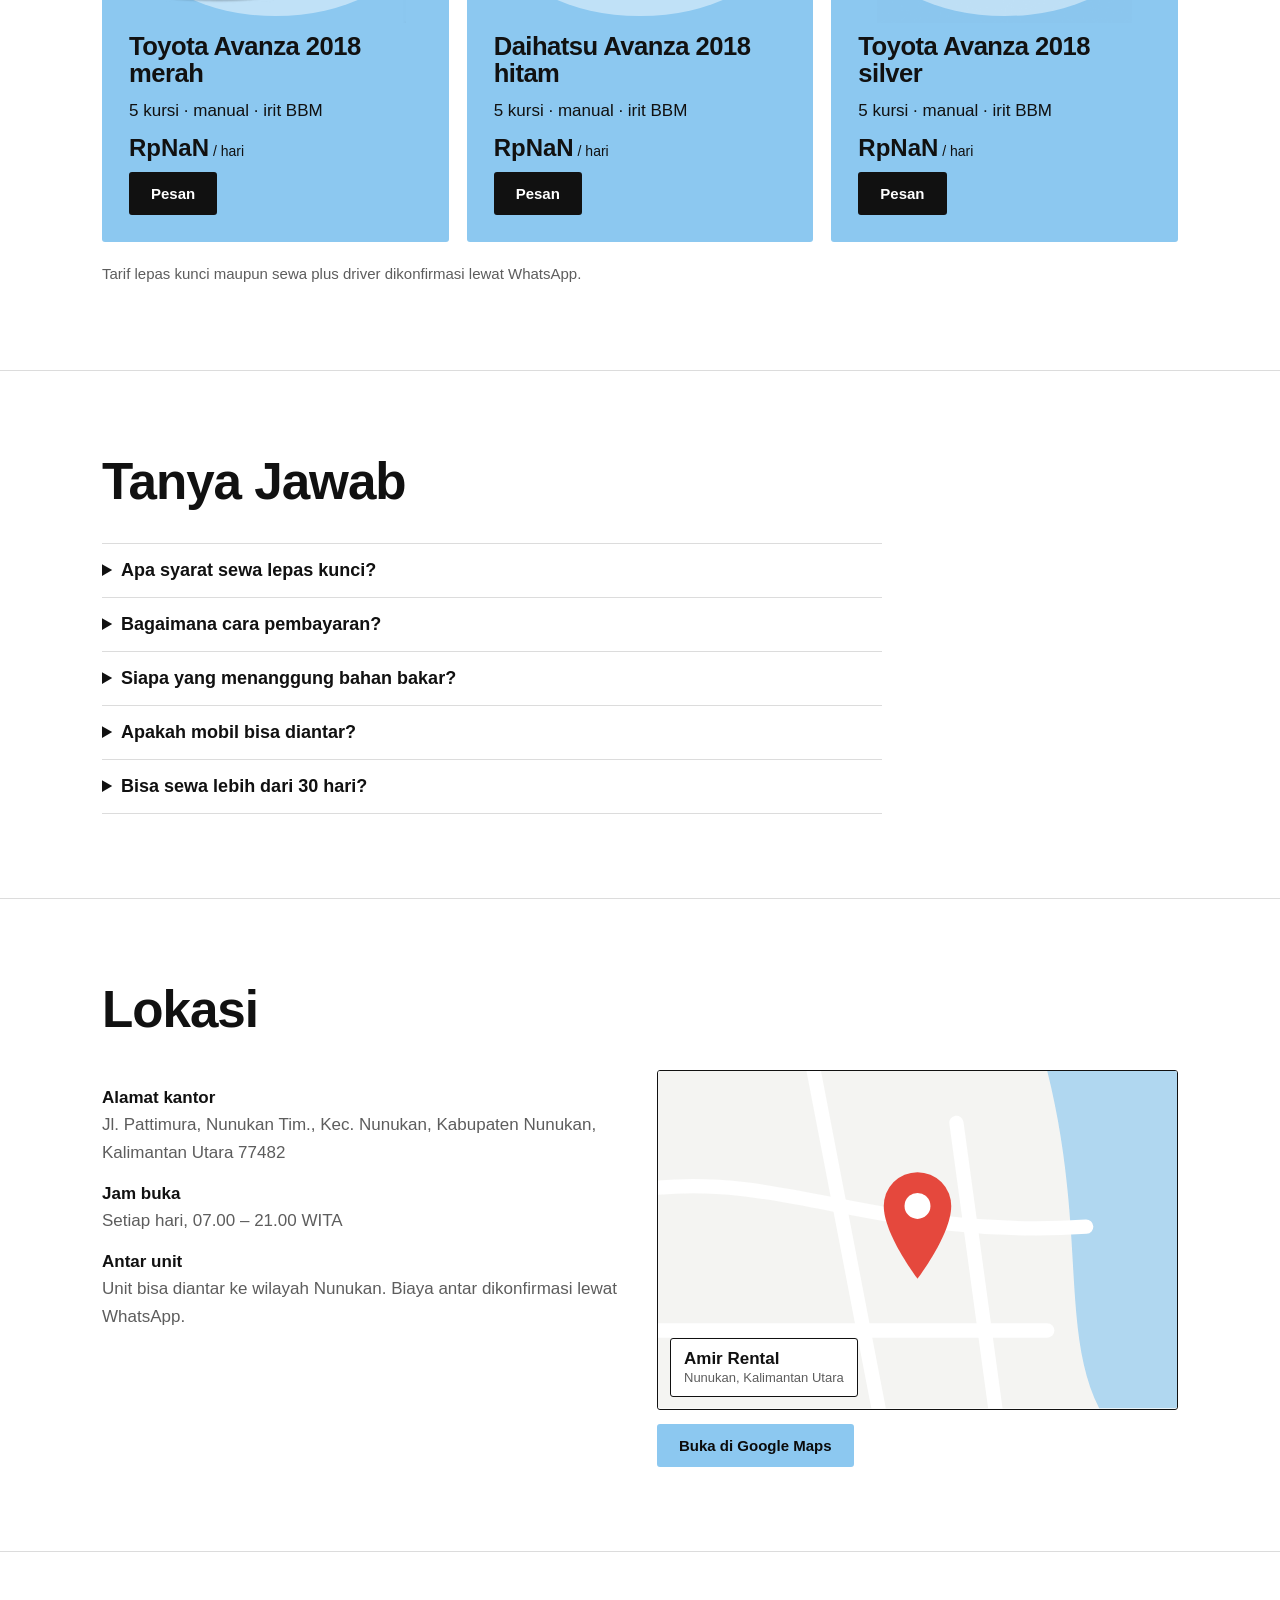
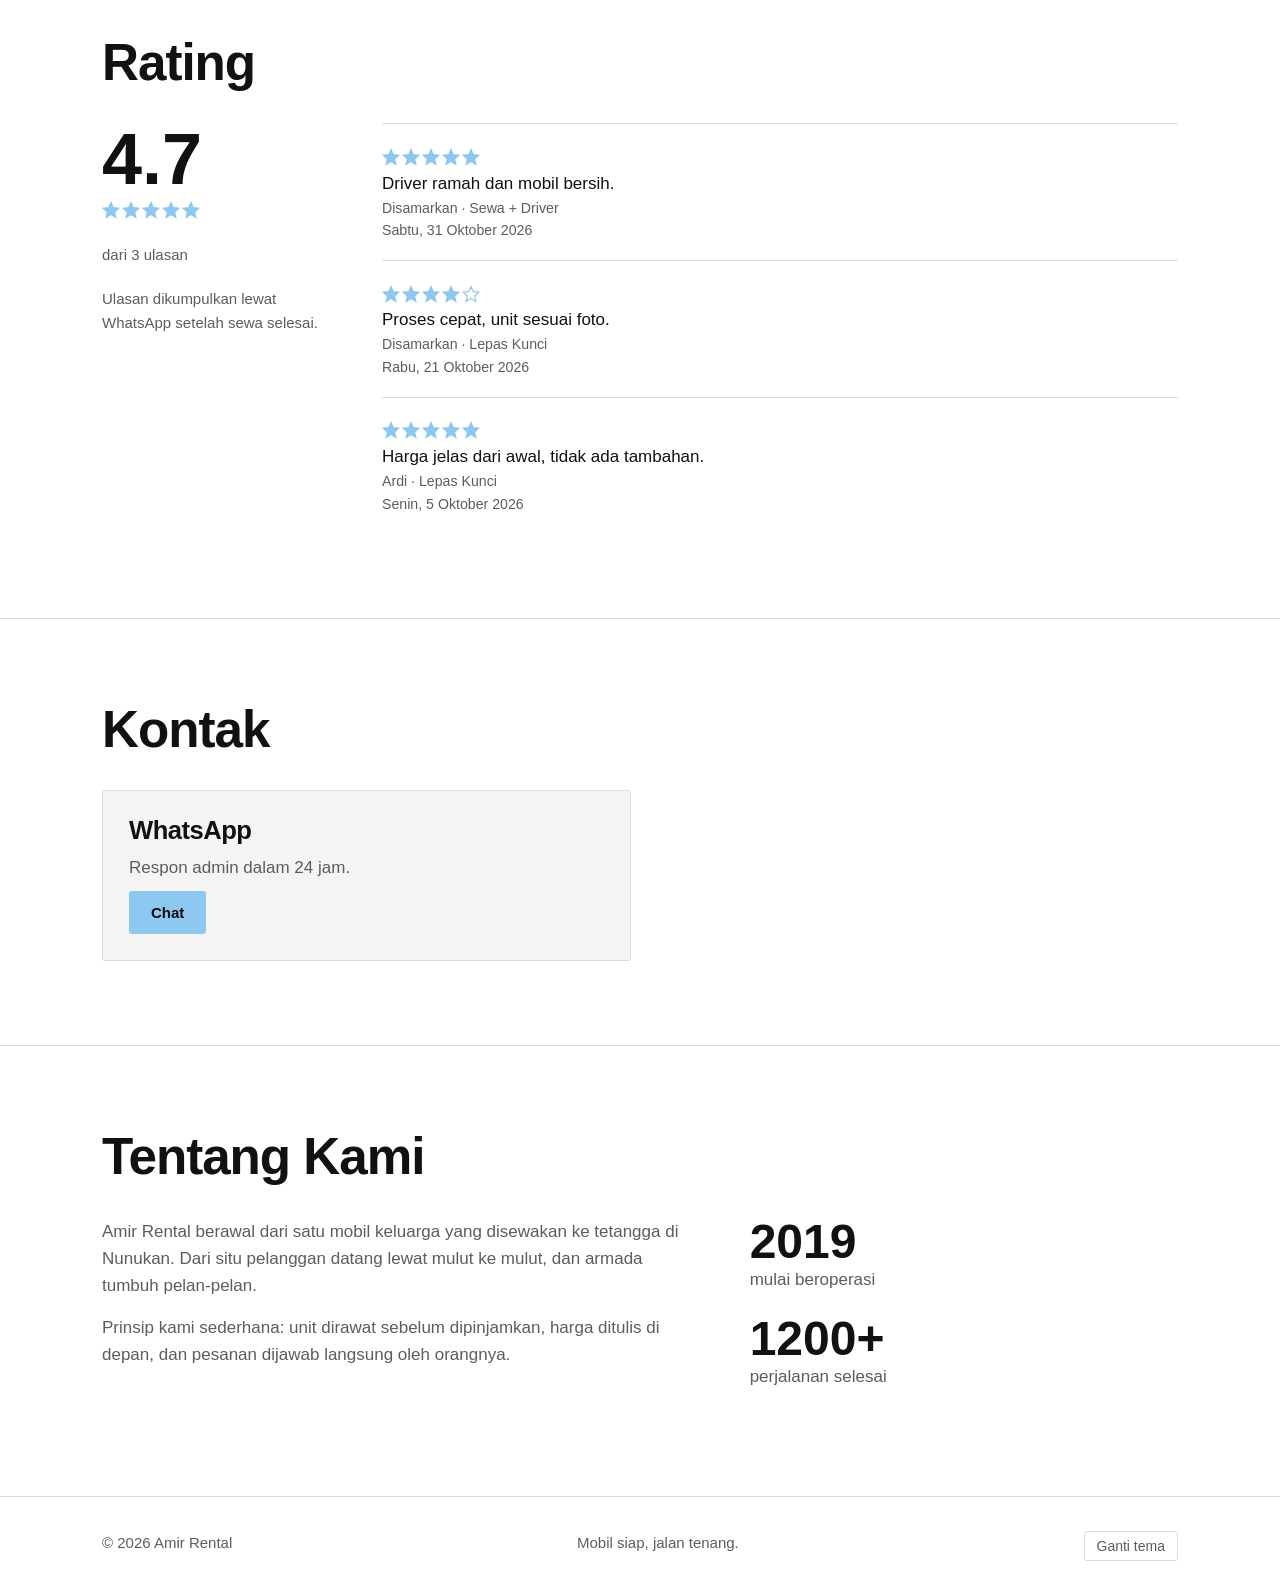
==== commit 56eb6964: "Update index.html" ====
--- a/index.html
+++ b/index.html
@@ -81,7 +81,6 @@
               <div class="ph" id="popph"></div>
               <small>Paling sering dipesan</small>
               <h3>Toyota Avanza</h3>
-              <p>Mulai Rp350.000 / hari</p>
               <button class="btn" data-car="Toyota Avanza">Pesan</button>
             </aside>
           </div>
@@ -99,7 +98,7 @@
           <h2>Jenis Mobil</h2>
           <div class="chips" id="chips" role="group" aria-label="Filter jenis mobil"></div>
           <div class="grid g3" id="cars"></div>
-          <p class="note">Harga per hari untuk lepas kunci. Tarif sewa plus driver dikonfirmasi lewat WhatsApp.</p>
+          <p class="note">Tarif lepas kunci maupun sewa plus driver dikonfirmasi lewat WhatsApp.</p>
         </div>
       </section>
 
@@ -216,7 +215,6 @@
         <label for="f-date">Tanggal ambil</label><input id="f-date" type="date" />
         <label for="f-days">Lama sewa (hari)</label
         ><input id="f-days" type="number" min="1" max="30" value="1" inputmode="numeric" />
-        <div class="est" id="est"></div>
         <div class="err" id="err" role="alert"></div>
         <div class="row">
           <a class="btn sky" id="send" target="_blank" rel="noopener noreferrer"
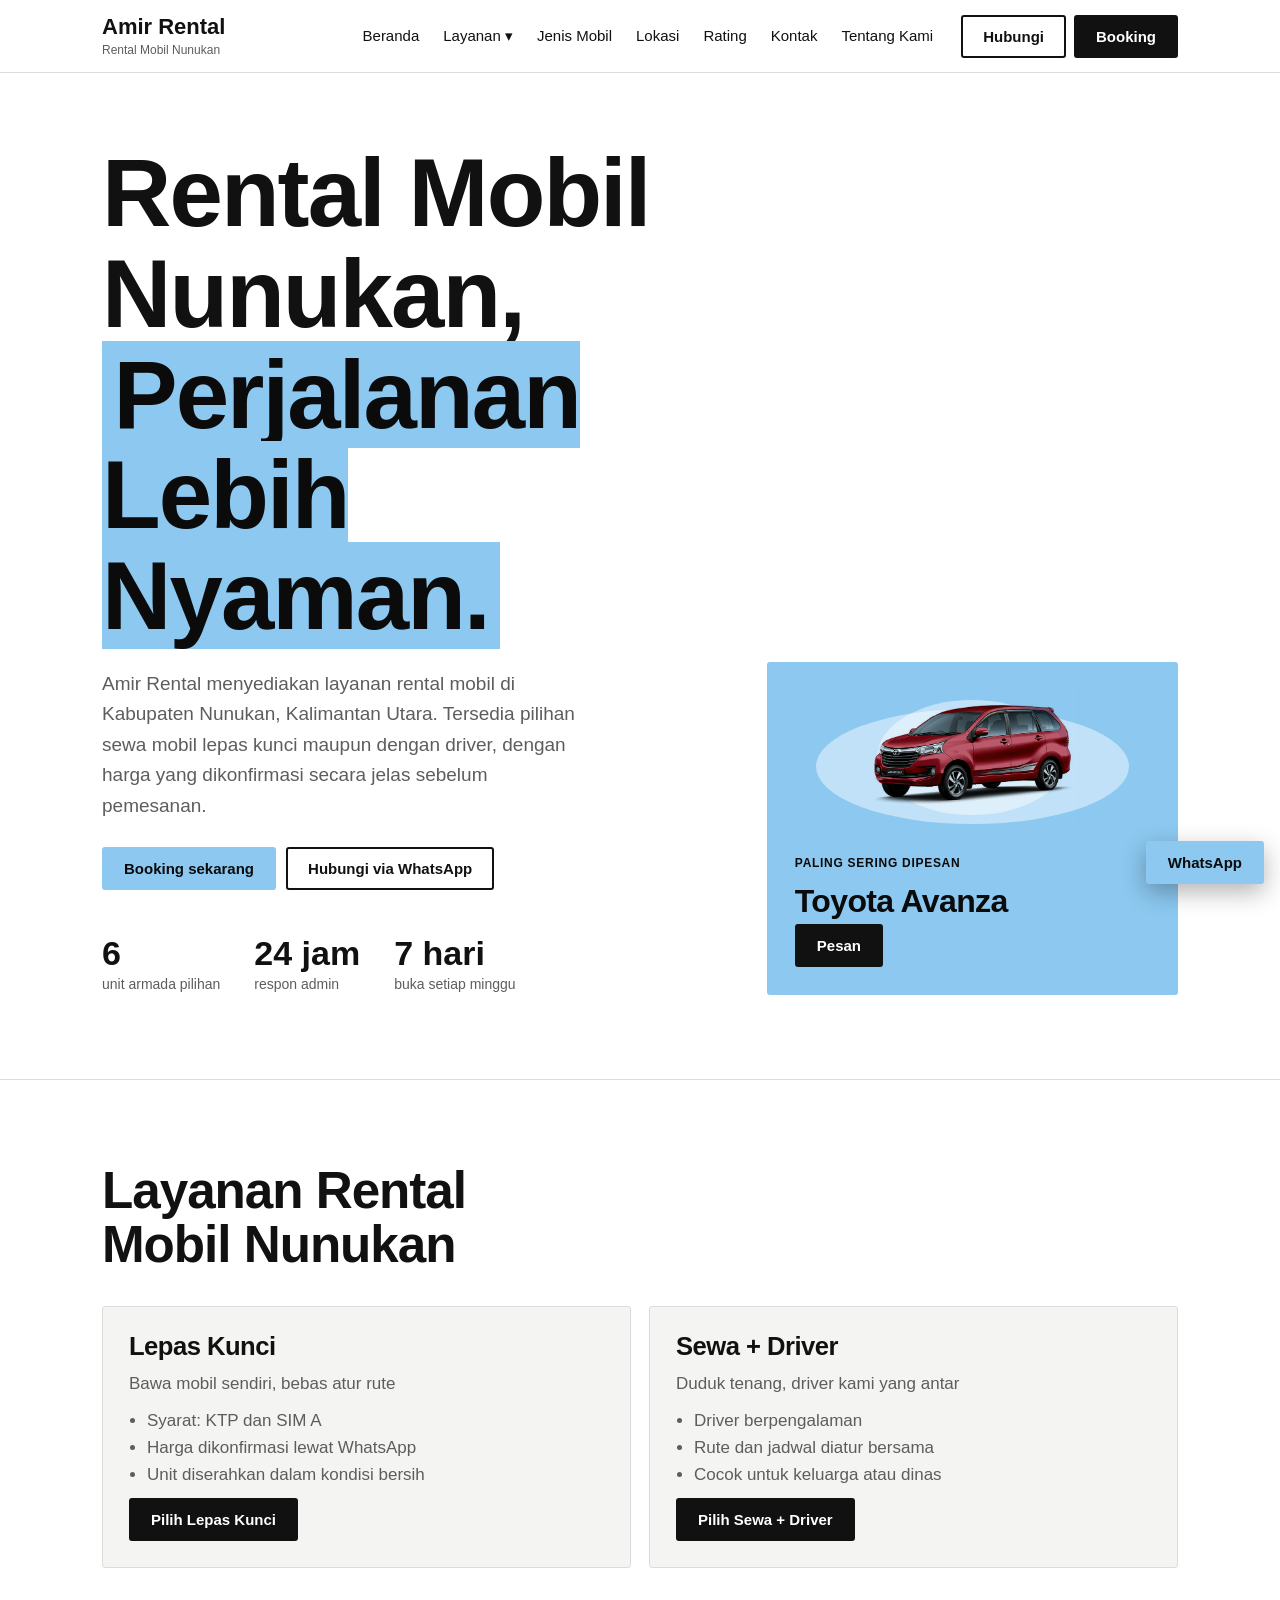
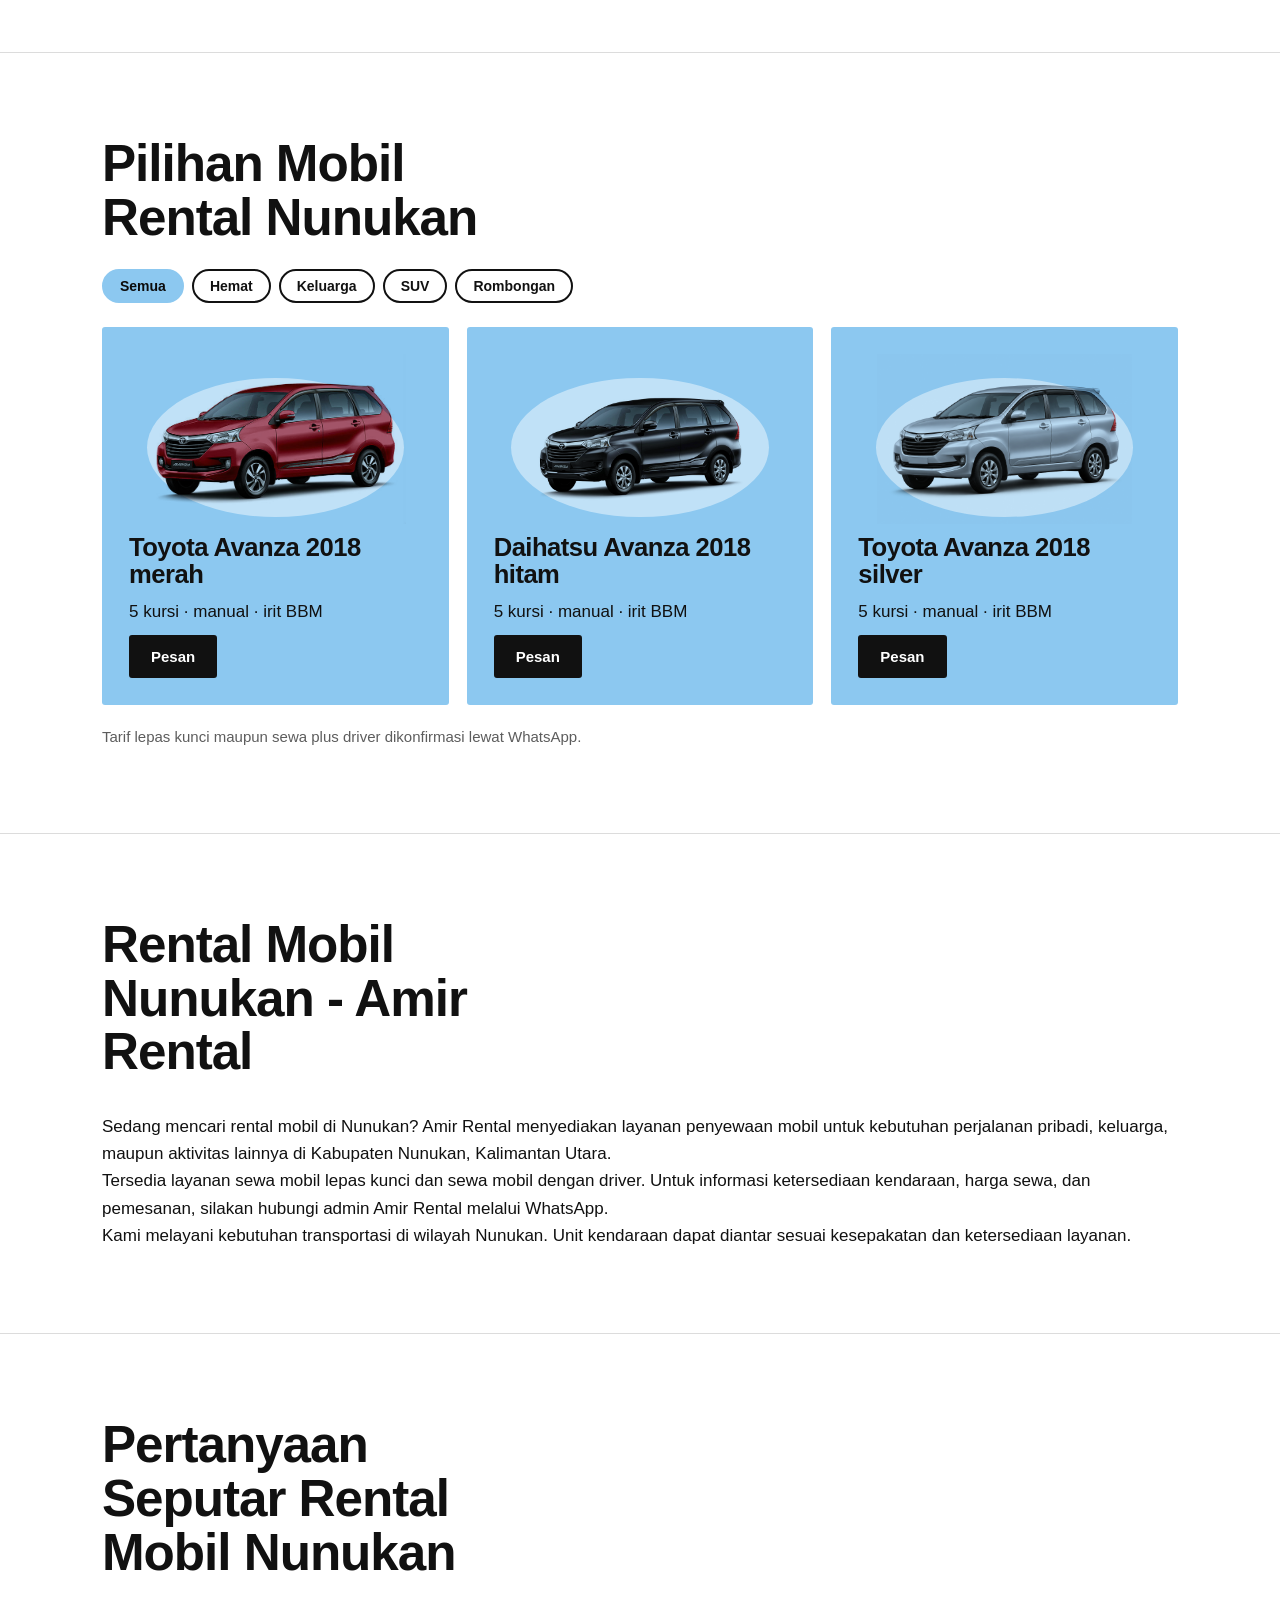
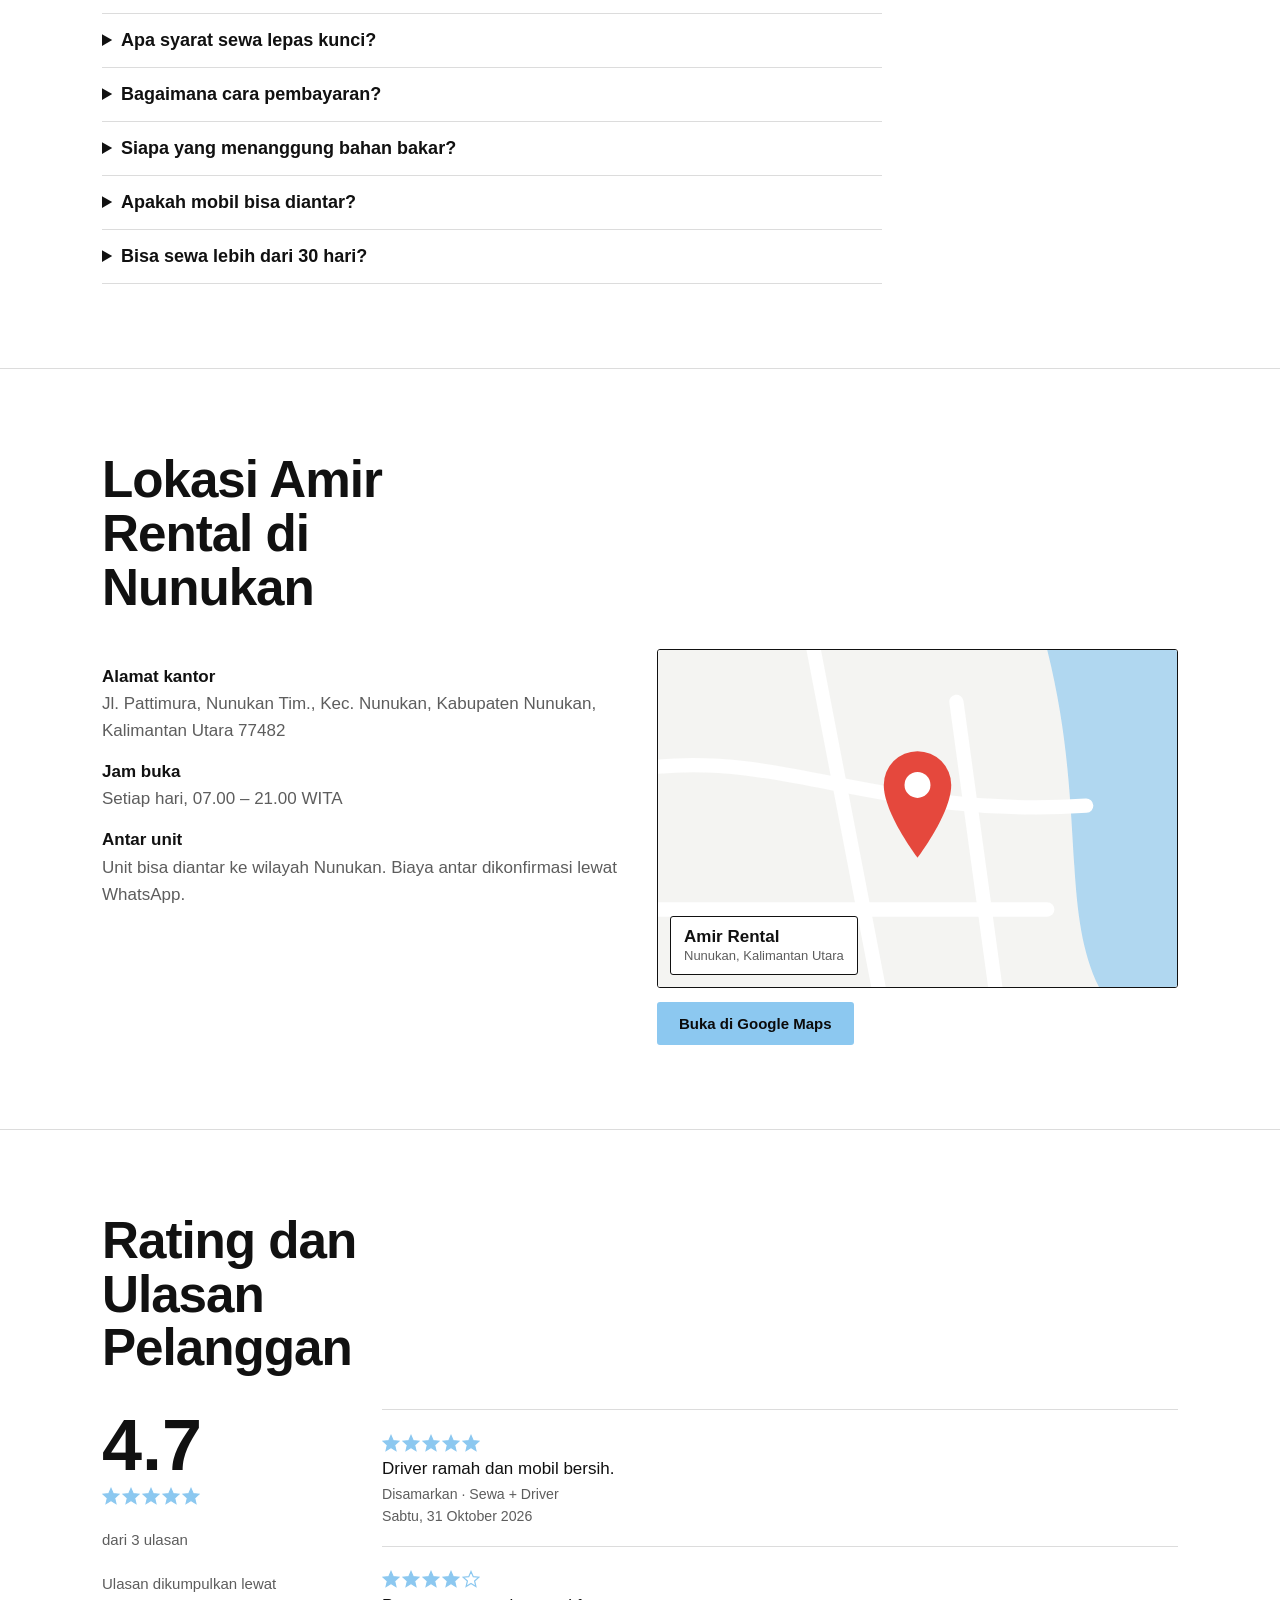
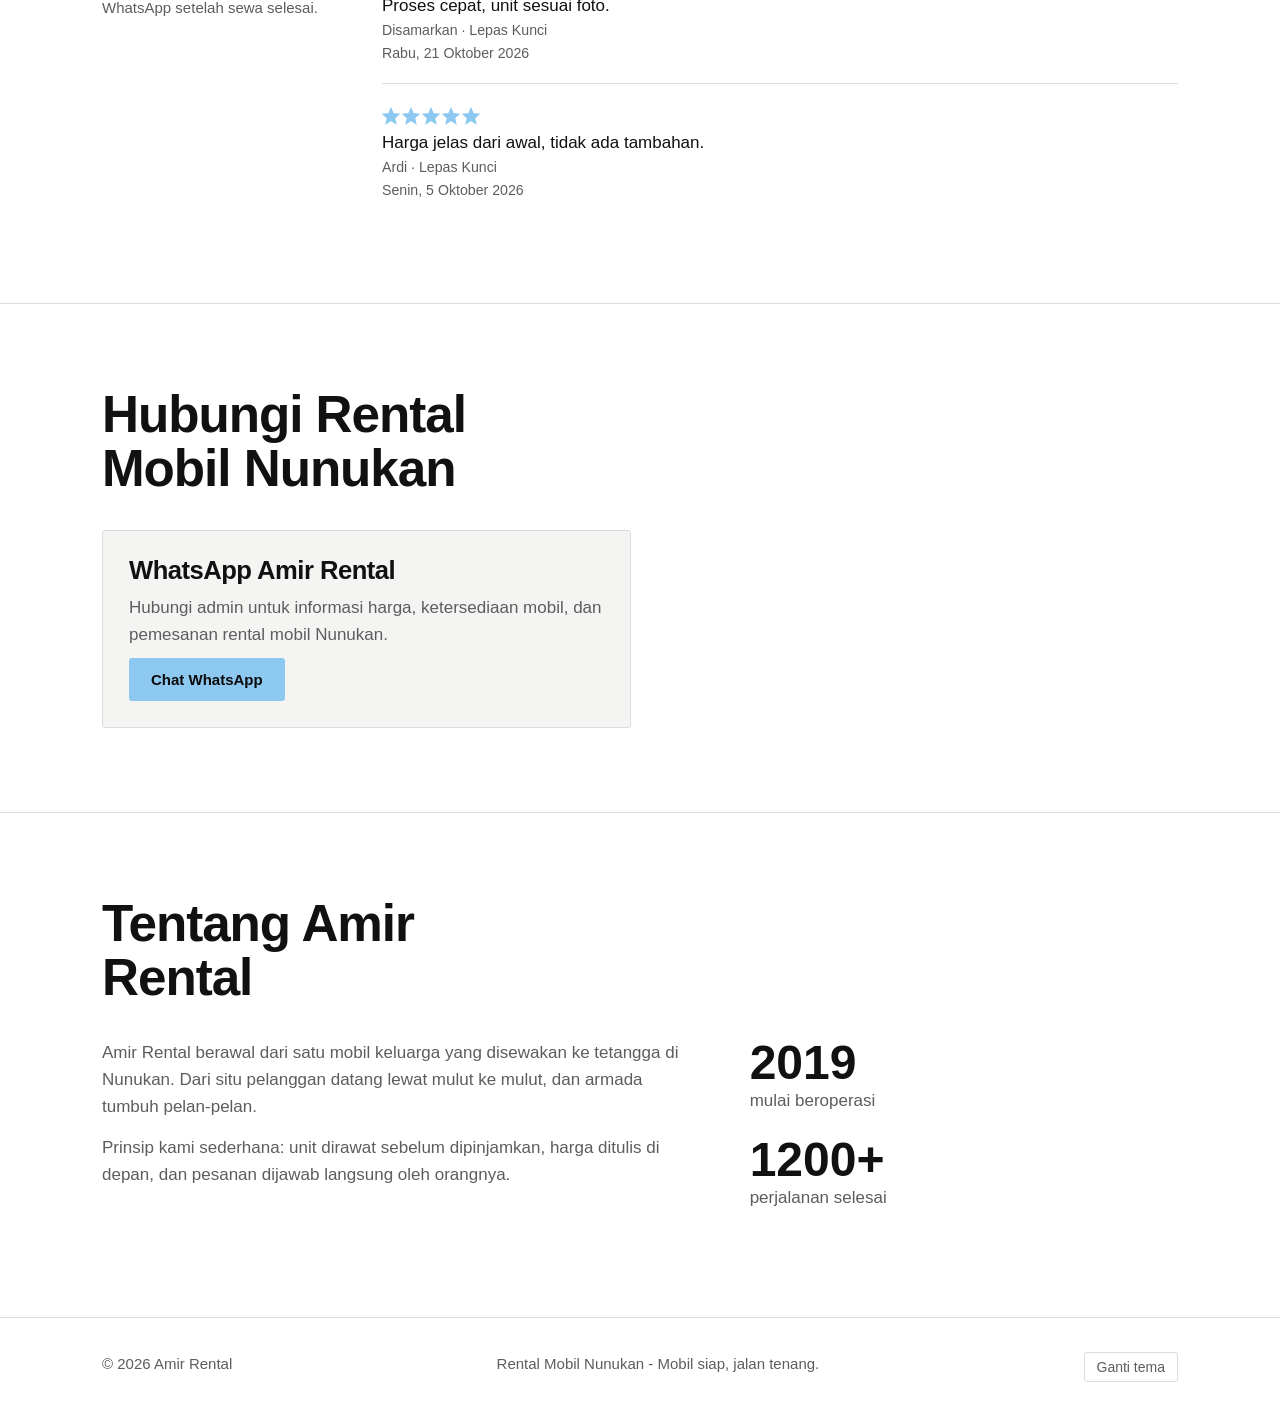
==== commit 2b4d0030: "Enhance SEO and update content in index.html Updated the title and meta description for better SEO. " ====
--- a/index.html
+++ b/index.html
@@ -1,46 +1,98 @@
+
 <!doctype html>
 <html lang="id">
   <head>
     <meta charset="utf-8" />
     <meta name="viewport" content="width=device-width, initial-scale=1, viewport-fit=cover" />
-    <title>Amir Rental – Rental Mobil Nunukan</title>
+
+    <title>Rental Mobil Nunukan | Sewa Mobil Lepas Kunci & Driver - Amir Rental</title>
+
     <meta
       name="description"
-      content="Rental mobil Nunukan: lepas kunci dan sewa dengan driver. Harga tertulis jelas."
-    />
+      content="Amir Rental menyediakan jasa rental mobil Nunukan, sewa mobil lepas kunci maupun dengan driver. Pilihan armada nyaman untuk perjalanan di Kabupaten Nunukan."
+    />
+
+    <meta name="robots" content="index, follow" />
+
+    <link
+      rel="canonical"
+      href="https://rental-mobil-amir.pages.dev/"
+    />
+
+    <meta property="og:type" content="website" />
+    <meta
+      property="og:title"
+      content="Rental Mobil Nunukan | Amir Rental"
+    />
+    <meta
+      property="og:description"
+      content="Cari rental mobil Nunukan? Amir Rental menyediakan layanan sewa mobil lepas kunci dan dengan driver."
+    />
+    <meta
+      property="og:url"
+      content="https://rental-mobil-amir.pages.dev/"
+    />
+
     <meta name="referrer" content="no-referrer" />
-    <!-- KEAMANAN: CSP ketat (tanpa script/style inline). Header lengkap ada di file _headers / .htaccess. -->
+
+    <!-- KEAMANAN: CSP -->
     <meta
       http-equiv="Content-Security-Policy"
-      content="default-src 'none'; script-src 'self'; style-src 'self' https://fonts.googleapis.com; font-src https://fonts.gstatic.com; img-src 'self' data:; connect-src 'none'; form-action 'none'; base-uri 'none'; manifest-src 'none'"/>
+      content="default-src 'none'; script-src 'self'; style-src 'self' https://fonts.googleapis.com; font-src https://fonts.gstatic.com; img-src 'self' data:; connect-src 'none'; form-action 'none'; base-uri 'none'; manifest-src 'none'"
+    />
+
     <link rel="preconnect" href="https://fonts.googleapis.com" />
+
     <link
       rel="stylesheet"
       href="https://fonts.googleapis.com/css2?family=Bricolage+Grotesque:wght@600;800&family=DM+Sans:wght@400;500;700&display=swap"
     />
+
     <link rel="stylesheet" href="style.css" />
   </head>
+
   <body>
     <header>
       <div class="w nav">
-        <a class="logo" href="#beranda"><b>Amir Rental</b><small>Rental Mobil Nunukan</small></a>
+        <a class="logo" href="#beranda">
+          <b>Amir Rental</b>
+          <small>Rental Mobil Nunukan</small>
+        </a>
+
         <ul class="menu" id="menu">
           <li><a href="#beranda">Beranda</a></li>
+
           <li>
-            <button class="dd" id="ddb" aria-expanded="false" aria-controls="sub">Layanan ▾</button>
+            <button class="dd" id="ddb" aria-expanded="false" aria-controls="sub">
+              Layanan ▾
+            </button>
             <ul class="sub" id="sub"></ul>
           </li>
+
           <li><a href="#mobil">Jenis Mobil</a></li>
           <li><a href="#lokasi">Lokasi</a></li>
           <li><a href="#rating">Rating</a></li>
           <li><a href="#kontak">Kontak</a></li>
           <li><a href="#tentang">Tentang Kami</a></li>
         </ul>
+
         <div class="cta">
-          <a class="btn out" data-wa="ask" target="_blank" rel="noopener noreferrer">Hubungi</a
-          ><button class="btn" data-book>Booking</button>
-        </div>
-        <button class="burger" id="bg" aria-label="Buka menu" aria-expanded="false">
+          <a
+            class="btn out"
+            data-wa="ask"
+            target="_blank"
+            rel="noopener noreferrer"
+          >Hubungi</a>
+
+          <button class="btn" data-book>Booking</button>
+        </div>
+
+        <button
+          class="burger"
+          id="bg"
+          aria-label="Buka menu"
+          aria-expanded="false"
+        >
           <svg
             width="22"
             height="22"
@@ -56,27 +108,56 @@
     </header>
 
     <main>
+      <!-- BERANDA -->
       <section class="hero" id="beranda">
         <div class="w">
           <div class="g">
             <div>
-              <h1>Mobil siap, <em>jalan</em> tenang.</h1>
+              <h1>
+                Rental Mobil Nunukan,
+                <em>Perjalanan Lebih Nyaman.</em>
+              </h1>
+
               <p>
-                Armada terawat, harga tertulis jelas sejak awal. Pilih lepas kunci atau lengkap
-                dengan driver.
+                Amir Rental menyediakan layanan rental mobil di Kabupaten
+                Nunukan, Kalimantan Utara. Tersedia pilihan sewa mobil
+                lepas kunci maupun dengan driver, dengan harga yang
+                dikonfirmasi secara jelas sebelum pemesanan.
               </p>
+
               <div class="row">
-                <button class="btn sky" data-book>Booking sekarang</button
-                ><a class="btn out" data-wa="ask" target="_blank" rel="noopener noreferrer"
-                  >Hubungi via WhatsApp</a
+                <button class="btn sky" data-book>
+                  Booking sekarang
+                </button>
+
+                <a
+                  class="btn out"
+                  data-wa="ask"
+                  target="_blank"
+                  rel="noopener noreferrer"
                 >
+                  Hubungi via WhatsApp
+                </a>
               </div>
+
               <div class="stats">
-                <div><b>6</b><span>unit armada pilihan</span></div>
-                <div><b>24 jam</b><span>respon admin</span></div>
-                <div><b>7 hari</b><span>buka setiap minggu</span></div>
+                <div>
+                  <b>6</b>
+                  <span>unit armada pilihan</span>
+                </div>
+
+                <div>
+                  <b>24 jam</b>
+                  <span>respon admin</span>
+                </div>
+
+                <div>
+                  <b>7 hari</b>
+                  <span>buka setiap minggu</span>
+                </div>
               </div>
             </div>
+
             <aside class="pop">
               <div class="ph" id="popph"></div>
               <small>Paling sering dipesan</small>
@@ -87,42 +168,94 @@
         </div>
       </section>
 
+      <!-- LAYANAN -->
       <section id="layanan">
         <div class="w">
-          <h2>Layanan</h2>
+          <h2>Layanan Rental Mobil Nunukan</h2>
           <div class="grid g2" id="svc"></div>
         </div>
       </section>
+
+      <!-- JENIS MOBIL -->
       <section id="mobil">
         <div class="w">
-          <h2>Jenis Mobil</h2>
-          <div class="chips" id="chips" role="group" aria-label="Filter jenis mobil"></div>
+          <h2>Pilihan Mobil Rental Nunukan</h2>
+
+          <div
+            class="chips"
+            id="chips"
+            role="group"
+            aria-label="Filter jenis mobil"
+          ></div>
+
           <div class="grid g3" id="cars"></div>
-          <p class="note">Tarif lepas kunci maupun sewa plus driver dikonfirmasi lewat WhatsApp.</p>
-        </div>
-      </section>
-
+
+          <p class="note">
+            Tarif lepas kunci maupun sewa plus driver dikonfirmasi lewat WhatsApp.
+          </p>
+        </div>
+      </section>
+
+      <!-- INFORMASI SEO -->
+      <section id="informasi-rental">
+        <div class="w">
+          <h2>Rental Mobil Nunukan - Amir Rental</h2>
+
+          <p>
+            Sedang mencari rental mobil di Nunukan?
+            Amir Rental menyediakan layanan penyewaan mobil
+            untuk kebutuhan perjalanan pribadi, keluarga,
+            maupun aktivitas lainnya di Kabupaten Nunukan,
+            Kalimantan Utara.
+          </p>
+
+          <p>
+            Tersedia layanan sewa mobil lepas kunci dan
+            sewa mobil dengan driver. Untuk informasi
+            ketersediaan kendaraan, harga sewa, dan
+            pemesanan, silakan hubungi admin Amir Rental
+            melalui WhatsApp.
+          </p>
+
+          <p>
+            Kami melayani kebutuhan transportasi di wilayah
+            Nunukan. Unit kendaraan dapat diantar sesuai
+            kesepakatan dan ketersediaan layanan.
+          </p>
+        </div>
+      </section>
+
+      <!-- FAQ -->
       <section id="faq">
         <div class="w">
-          <h2>Tanya Jawab</h2>
+          <h2>Pertanyaan Seputar Rental Mobil Nunukan</h2>
           <div class="faq" id="faq-list"></div>
         </div>
       </section>
 
+      <!-- LOKASI -->
       <section id="lokasi">
         <div class="w">
-          <h2>Lokasi</h2>
+          <h2>Lokasi Amir Rental di Nunukan</h2>
+
           <div class="loc">
             <dl>
               <dt>Alamat kantor</dt>
-              <dd>Jl. Pattimura, Nunukan Tim., Kec. Nunukan, Kabupaten Nunukan, Kalimantan Utara 77482 </dd>
+              <dd>
+                Jl. Pattimura, Nunukan Tim., Kec. Nunukan,
+                Kabupaten Nunukan, Kalimantan Utara 77482
+              </dd>
+
               <dt>Jam buka</dt>
               <dd>Setiap hari, 07.00 – 21.00 WITA</dd>
+
               <dt>Antar unit</dt>
               <dd>
-                Unit bisa diantar ke wilayah Nunukan. Biaya antar dikonfirmasi lewat WhatsApp.
+                Unit bisa diantar ke wilayah Nunukan.
+                Biaya antar dikonfirmasi lewat WhatsApp.
               </dd>
             </dl>
+
             <div>
               <a
                 class="map"
@@ -130,96 +263,192 @@
                 target="_blank"
                 rel="noopener noreferrer"
                 aria-label="Lihat lokasi Amir Rental di Google Maps"
-                ><svg viewBox="0 0 400 260" aria-hidden="true">
+              >
+                <svg viewBox="0 0 400 260" aria-hidden="true">
                   <rect class="land" width="400" height="260" />
-                  <path class="wt" d="M300 0H400V260H340C310 200 330 120 300 0Z" />
-                  <path class="rd2" d="M0 90C100 80 180 130 330 120" />
-                  <path class="rd" d="M0 90C100 80 180 130 330 120" />
+                  <path
+                    class="wt"
+                    d="M300 0H400V260H340C310 200 330 120 300 0Z"
+                  />
+                  <path
+                    class="rd2"
+                    d="M0 90C100 80 180 130 330 120"
+                  />
+                  <path
+                    class="rd"
+                    d="M0 90C100 80 180 130 330 120"
+                  />
                   <path class="rd" d="M120 0L170 260" />
                   <path class="rd" d="M0 200H300" />
                   <path class="rd" d="M230 40L260 260" />
+
                   <path
                     d="M200 160C200 160 174 126 174 104a26 26 0 0 1 52 0C226 126 200 160 200 160Z"
-                    fill="#e5483d"/>
-                  <circle cx="200" cy="104" r="10" fill="#fff" /></svg><span class="mcard">Amir Rental<small>Nunukan, Kalimantan Utara</small></span></a><a class="btn sky" id="maps" target="_blank" rel="noopener noreferrer">Buka di Google Maps</a>
+                    fill="#e5483d"
+                  />
+
+                  <circle cx="200" cy="104" r="10" fill="#fff" />
+                </svg>
+
+                <span class="mcard">
+                  Amir Rental
+                  <small>Nunukan, Kalimantan Utara</small>
+                </span>
+              </a>
+
+              <a
+                class="btn sky"
+                id="maps"
+                target="_blank"
+                rel="noopener noreferrer"
+              >
+                Buka di Google Maps
+              </a>
             </div>
           </div>
         </div>
       </section>
 
+      <!-- RATING -->
       <section id="rating">
         <div class="w">
-          <h2>Rating</h2>
+          <h2>Rating dan Ulasan Pelanggan</h2>
+
           <div class="rv">
             <div>
               <div class="score" id="avg"></div>
               <div id="avgs"></div>
               <p class="note" id="cnt"></p>
-              <p class="note">Ulasan dikumpulkan lewat WhatsApp setelah sewa selesai.</p>
-            </div>
+              <p class="note">
+                Ulasan dikumpulkan lewat WhatsApp setelah sewa selesai.
+              </p>
+            </div>
+
             <div id="rvs"></div>
           </div>
         </div>
       </section>
 
+      <!-- KONTAK -->
       <section id="kontak">
         <div class="w">
-          <h2>Kontak</h2>
+          <h2>Hubungi Rental Mobil Nunukan</h2>
+
           <div class="grid g2">
             <div class="card">
-              <h3>WhatsApp</h3>
-              <p>Respon admin dalam 24 jam.</p>
-              <a class="btn sky" data-wa="ask" target="_blank" rel="noopener noreferrer">Chat</a>
+              <h3>WhatsApp Amir Rental</h3>
+
+              <p>
+                Hubungi admin untuk informasi harga,
+                ketersediaan mobil, dan pemesanan rental mobil Nunukan.
+              </p>
+
+              <a
+                class="btn sky"
+                data-wa="ask"
+                target="_blank"
+                rel="noopener noreferrer"
+              >
+                Chat WhatsApp
+              </a>
             </div>
           </div>
         </div>
       </section>
 
+      <!-- TENTANG -->
       <section id="tentang">
         <div class="w">
-          <h2>Tentang Kami</h2>
+          <h2>Tentang Amir Rental</h2>
+
           <div class="about">
             <div>
               <p>
-                Amir Rental berawal dari satu mobil keluarga yang disewakan ke tetangga di Nunukan.
-                Dari situ pelanggan datang lewat mulut ke mulut, dan armada tumbuh pelan-pelan.
+                Amir Rental berawal dari satu mobil keluarga
+                yang disewakan ke tetangga di Nunukan.
+                Dari situ pelanggan datang lewat mulut ke mulut,
+                dan armada tumbuh pelan-pelan.
               </p>
+
               <p>
-                Prinsip kami sederhana: unit dirawat sebelum dipinjamkan, harga ditulis di depan,
+                Prinsip kami sederhana: unit dirawat sebelum
+                dipinjamkan, harga ditulis di depan,
                 dan pesanan dijawab langsung oleh orangnya.
               </p>
             </div>
+
             <div class="st">
-              
-              <b>2019</b><span>mulai beroperasi</span><b>1200+</b><span>perjalanan selesai</span>
+              <b>2019</b>
+              <span>mulai beroperasi</span>
+
+              <b>1200+</b>
+              <span>perjalanan selesai</span>
             </div>
           </div>
         </div>
       </section>
     </main>
 
+    <!-- FOOTER -->
     <footer>
-      <div class="w"><span>© 2026 Amir Rental</span><span>Mobil siap, jalan tenang.</span><button class="tg" id="theme" type="button">Ganti tema</button></div>
+      <div class="w">
+        <span>© 2026 Amir Rental</span>
+        <span>Rental Mobil Nunukan - Mobil siap, jalan tenang.</span>
+        <button class="tg" id="theme" type="button">
+          Ganti tema
+        </button>
+      </div>
     </footer>
 
-    <a class="btn sky fab" data-wa="ask" target="_blank" rel="noopener noreferrer">WhatsApp</a>
-
+    <!-- WHATSAPP FLOATING BUTTON -->
+    <a
+      class="btn sky fab"
+      data-wa="ask"
+      target="_blank"
+      rel="noopener noreferrer"
+    >
+      WhatsApp
+    </a>
+
+    <!-- FORM BOOKING -->
     <dialog id="dlg">
-      <h3>Booking</h3>
+      <h3>Booking Rental Mobil</h3>
+
       <div>
-        <label for="f-name">Nama</label><input id="f-name" maxlength="60" autocomplete="name" />
-        <label for="f-svc">Layanan</label
-        ><select id="f-svc"></select>
-        <label for="f-car">Mobil</label
-        ><select id="f-car"></select>
-        <label for="f-date">Tanggal ambil</label><input id="f-date" type="date" />
-        <label for="f-days">Lama sewa (hari)</label
-        ><input id="f-days" type="number" min="1" max="30" value="1" inputmode="numeric" />
+        <label for="f-name">Nama</label>
+        <input id="f-name" maxlength="60" autocomplete="name" />
+
+        <label for="f-svc">Layanan</label>
+        <select id="f-svc"></select>
+
+        <label for="f-car">Mobil</label>
+        <select id="f-car"></select>
+
+        <label for="f-date">Tanggal ambil</label>
+        <input id="f-date" type="date" />
+
+        <label for="f-days">Lama sewa (hari)</label>
+        <input
+          id="f-days"
+          type="number"
+          min="1"
+          max="30"
+          value="1"
+          inputmode="numeric"/>
+
         <div class="err" id="err" role="alert"></div>
+
         <div class="row">
-          <a class="btn sky" id="send" target="_blank" rel="noopener noreferrer"
-            >Kirim ke WhatsApp</a
-          ><button class="btn out" id="close" type="button">Tutup</button>
+          <a
+            class="btn sky"
+            id="send"
+            target="_blank"
+            rel="noopener noreferrer"
+          >Kirim ke WhatsApp</a>
+
+          <button class="btn out" id="close" type="button">
+            Tutup
+          </button>
         </div>
       </div>
     </dialog>
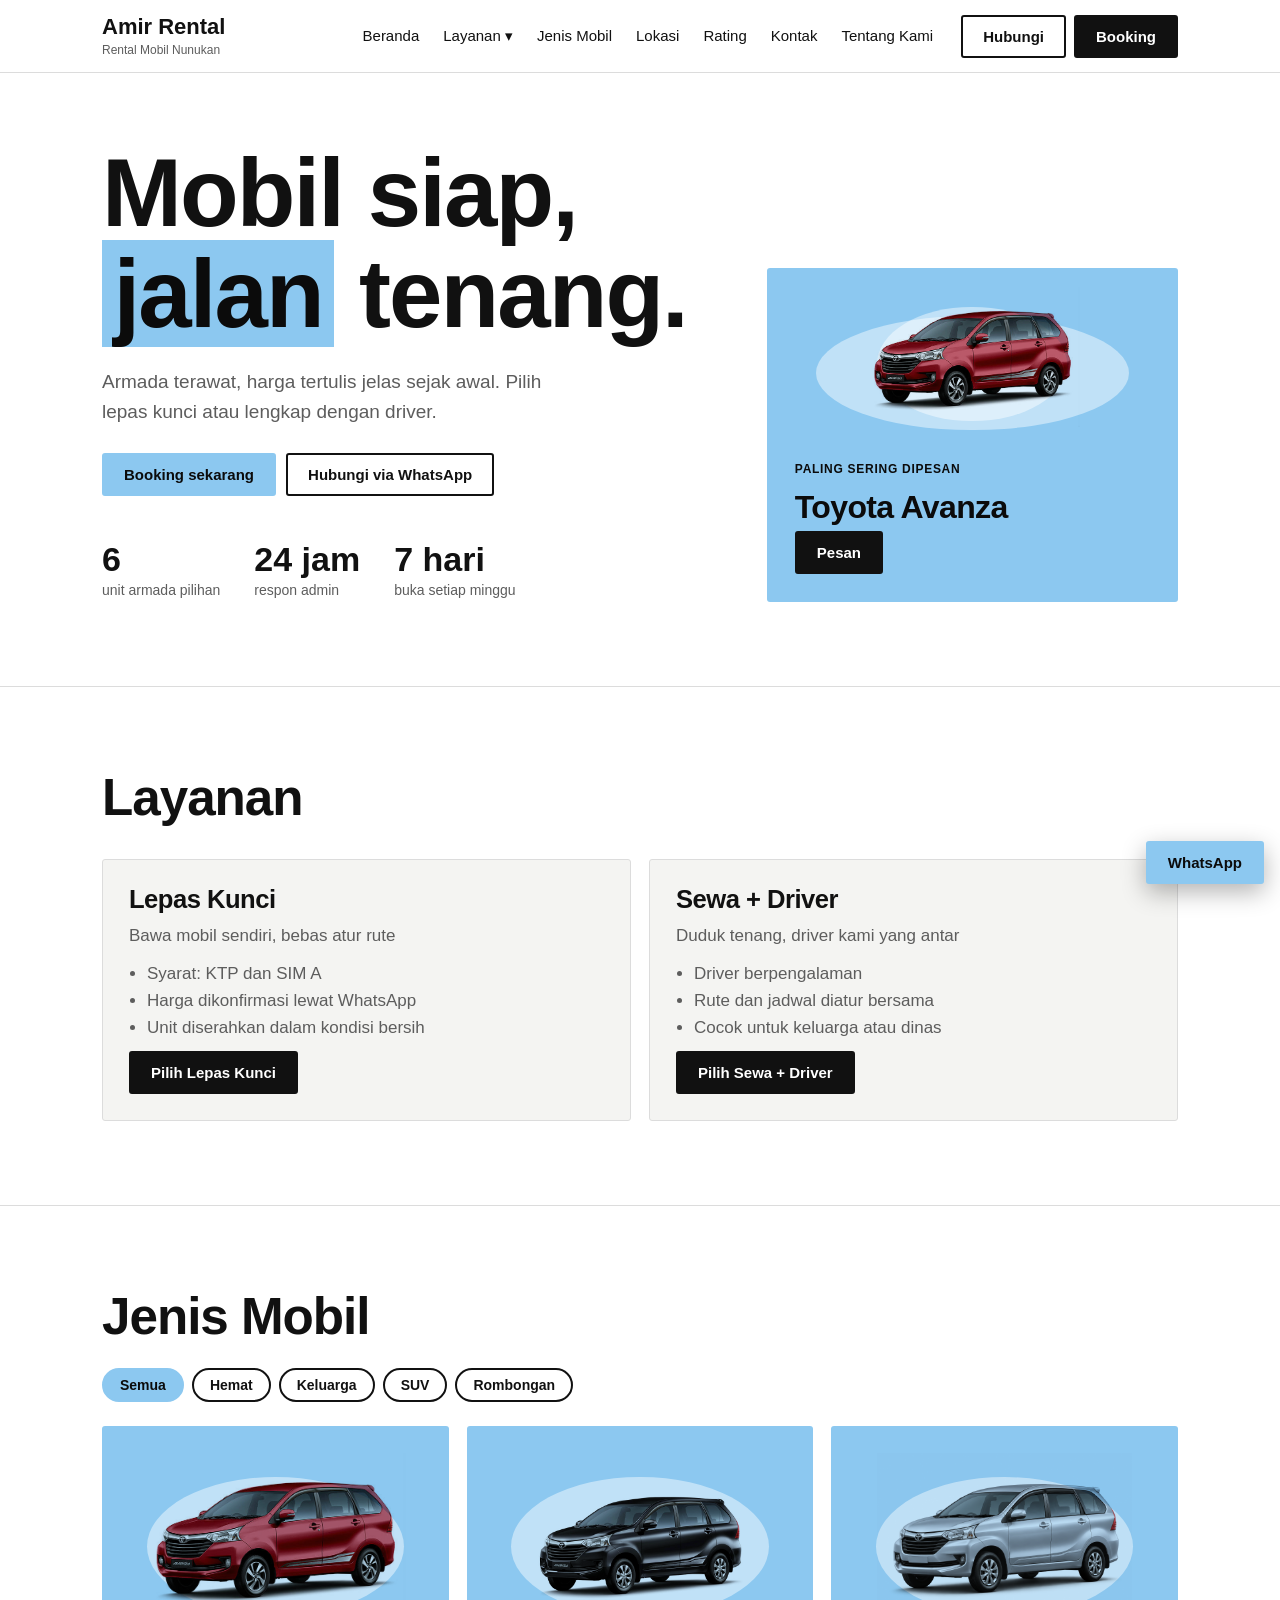
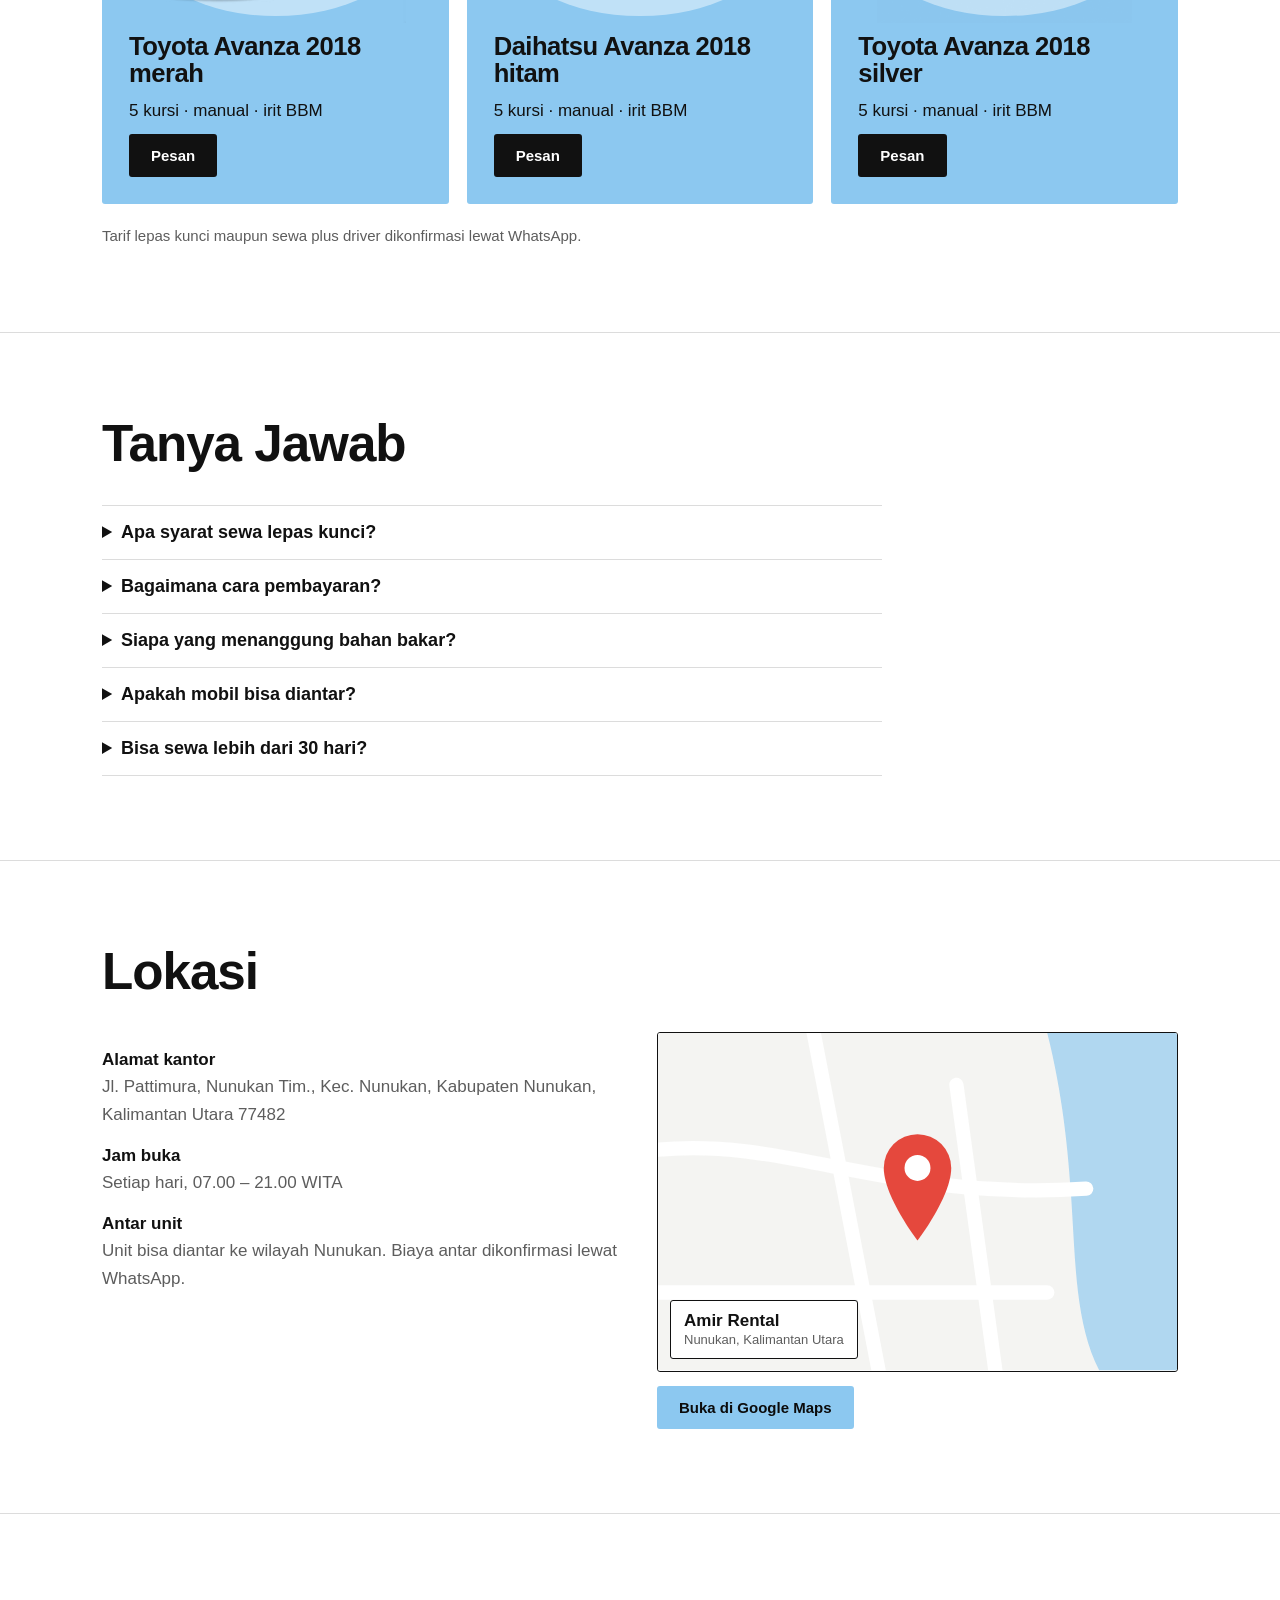
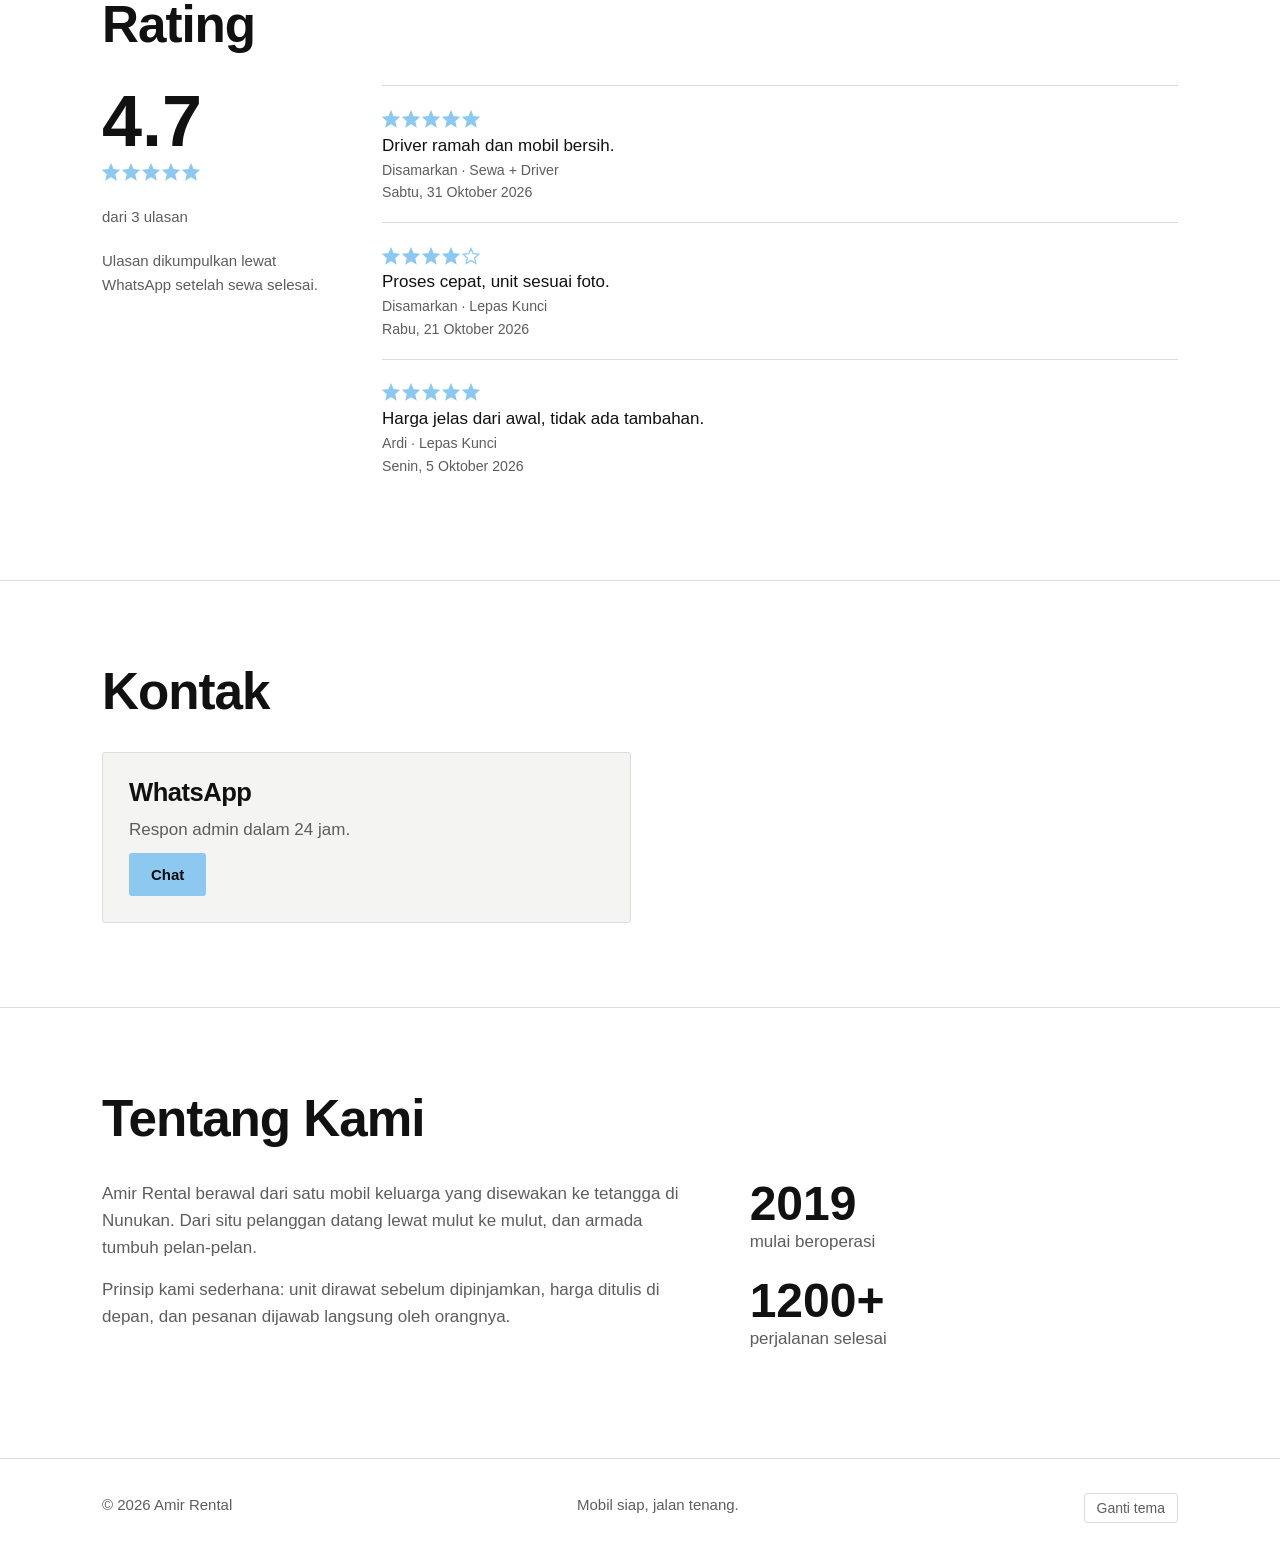
==== commit 808090bf: "Refactor index.html for SEO and content clarity Updated the title and meta description for SEO optim" ====
--- a/index.html
+++ b/index.html
@@ -1,98 +1,46 @@
-
 <!doctype html>
 <html lang="id">
   <head>
     <meta charset="utf-8" />
     <meta name="viewport" content="width=device-width, initial-scale=1, viewport-fit=cover" />
-
-    <title>Rental Mobil Nunukan | Sewa Mobil Lepas Kunci & Driver - Amir Rental</title>
-
+    <title>Amir Rental – Rental Mobil Nunukan</title>
     <meta
       name="description"
-      content="Amir Rental menyediakan jasa rental mobil Nunukan, sewa mobil lepas kunci maupun dengan driver. Pilihan armada nyaman untuk perjalanan di Kabupaten Nunukan."
+      content="Rental mobil Nunukan: lepas kunci dan sewa dengan driver. Harga tertulis jelas."
     />
-
-    <meta name="robots" content="index, follow" />
-
-    <link
-      rel="canonical"
-      href="https://rental-mobil-amir.pages.dev/"
-    />
-
-    <meta property="og:type" content="website" />
-    <meta
-      property="og:title"
-      content="Rental Mobil Nunukan | Amir Rental"
-    />
-    <meta
-      property="og:description"
-      content="Cari rental mobil Nunukan? Amir Rental menyediakan layanan sewa mobil lepas kunci dan dengan driver."
-    />
-    <meta
-      property="og:url"
-      content="https://rental-mobil-amir.pages.dev/"
-    />
-
     <meta name="referrer" content="no-referrer" />
-
-    <!-- KEAMANAN: CSP -->
+    <!-- KEAMANAN: CSP ketat (tanpa script/style inline). Header lengkap ada di file _headers / .htaccess. -->
     <meta
       http-equiv="Content-Security-Policy"
-      content="default-src 'none'; script-src 'self'; style-src 'self' https://fonts.googleapis.com; font-src https://fonts.gstatic.com; img-src 'self' data:; connect-src 'none'; form-action 'none'; base-uri 'none'; manifest-src 'none'"
-    />
-
+      content="default-src 'none'; script-src 'self'; style-src 'self' https://fonts.googleapis.com; font-src https://fonts.gstatic.com; img-src 'self' data:; connect-src 'none'; form-action 'none'; base-uri 'none'; manifest-src 'none'"/>
     <link rel="preconnect" href="https://fonts.googleapis.com" />
-
     <link
       rel="stylesheet"
       href="https://fonts.googleapis.com/css2?family=Bricolage+Grotesque:wght@600;800&family=DM+Sans:wght@400;500;700&display=swap"
     />
-
     <link rel="stylesheet" href="style.css" />
   </head>
-
   <body>
     <header>
       <div class="w nav">
-        <a class="logo" href="#beranda">
-          <b>Amir Rental</b>
-          <small>Rental Mobil Nunukan</small>
-        </a>
-
+        <a class="logo" href="#beranda"><b>Amir Rental</b><small>Rental Mobil Nunukan</small></a>
         <ul class="menu" id="menu">
           <li><a href="#beranda">Beranda</a></li>
-
           <li>
-            <button class="dd" id="ddb" aria-expanded="false" aria-controls="sub">
-              Layanan ▾
-            </button>
+            <button class="dd" id="ddb" aria-expanded="false" aria-controls="sub">Layanan ▾</button>
             <ul class="sub" id="sub"></ul>
           </li>
-
           <li><a href="#mobil">Jenis Mobil</a></li>
           <li><a href="#lokasi">Lokasi</a></li>
           <li><a href="#rating">Rating</a></li>
           <li><a href="#kontak">Kontak</a></li>
           <li><a href="#tentang">Tentang Kami</a></li>
         </ul>
-
         <div class="cta">
-          <a
-            class="btn out"
-            data-wa="ask"
-            target="_blank"
-            rel="noopener noreferrer"
-          >Hubungi</a>
-
-          <button class="btn" data-book>Booking</button>
-        </div>
-
-        <button
-          class="burger"
-          id="bg"
-          aria-label="Buka menu"
-          aria-expanded="false"
-        >
+          <a class="btn out" data-wa="ask" target="_blank" rel="noopener noreferrer">Hubungi</a
+          ><button class="btn" data-book>Booking</button>
+        </div>
+        <button class="burger" id="bg" aria-label="Buka menu" aria-expanded="false">
           <svg
             width="22"
             height="22"
@@ -108,56 +56,27 @@
     </header>
 
     <main>
-      <!-- BERANDA -->
       <section class="hero" id="beranda">
         <div class="w">
           <div class="g">
             <div>
-              <h1>
-                Rental Mobil Nunukan,
-                <em>Perjalanan Lebih Nyaman.</em>
-              </h1>
-
+              <h1>Mobil siap, <em>jalan</em> tenang.</h1>
               <p>
-                Amir Rental menyediakan layanan rental mobil di Kabupaten
-                Nunukan, Kalimantan Utara. Tersedia pilihan sewa mobil
-                lepas kunci maupun dengan driver, dengan harga yang
-                dikonfirmasi secara jelas sebelum pemesanan.
+                Armada terawat, harga tertulis jelas sejak awal. Pilih lepas kunci atau lengkap
+                dengan driver.
               </p>
-
               <div class="row">
-                <button class="btn sky" data-book>
-                  Booking sekarang
-                </button>
-
-                <a
-                  class="btn out"
-                  data-wa="ask"
-                  target="_blank"
-                  rel="noopener noreferrer"
+                <button class="btn sky" data-book>Booking sekarang</button
+                ><a class="btn out" data-wa="ask" target="_blank" rel="noopener noreferrer"
+                  >Hubungi via WhatsApp</a
                 >
-                  Hubungi via WhatsApp
-                </a>
               </div>
-
               <div class="stats">
-                <div>
-                  <b>6</b>
-                  <span>unit armada pilihan</span>
-                </div>
-
-                <div>
-                  <b>24 jam</b>
-                  <span>respon admin</span>
-                </div>
-
-                <div>
-                  <b>7 hari</b>
-                  <span>buka setiap minggu</span>
-                </div>
+                <div><b>6</b><span>unit armada pilihan</span></div>
+                <div><b>24 jam</b><span>respon admin</span></div>
+                <div><b>7 hari</b><span>buka setiap minggu</span></div>
               </div>
             </div>
-
             <aside class="pop">
               <div class="ph" id="popph"></div>
               <small>Paling sering dipesan</small>
@@ -168,94 +87,42 @@
         </div>
       </section>
 
-      <!-- LAYANAN -->
       <section id="layanan">
         <div class="w">
-          <h2>Layanan Rental Mobil Nunukan</h2>
+          <h2>Layanan</h2>
           <div class="grid g2" id="svc"></div>
         </div>
       </section>
-
-      <!-- JENIS MOBIL -->
       <section id="mobil">
         <div class="w">
-          <h2>Pilihan Mobil Rental Nunukan</h2>
-
-          <div
-            class="chips"
-            id="chips"
-            role="group"
-            aria-label="Filter jenis mobil"
-          ></div>
-
+          <h2>Jenis Mobil</h2>
+          <div class="chips" id="chips" role="group" aria-label="Filter jenis mobil"></div>
           <div class="grid g3" id="cars"></div>
-
-          <p class="note">
-            Tarif lepas kunci maupun sewa plus driver dikonfirmasi lewat WhatsApp.
-          </p>
-        </div>
-      </section>
-
-      <!-- INFORMASI SEO -->
-      <section id="informasi-rental">
-        <div class="w">
-          <h2>Rental Mobil Nunukan - Amir Rental</h2>
-
-          <p>
-            Sedang mencari rental mobil di Nunukan?
-            Amir Rental menyediakan layanan penyewaan mobil
-            untuk kebutuhan perjalanan pribadi, keluarga,
-            maupun aktivitas lainnya di Kabupaten Nunukan,
-            Kalimantan Utara.
-          </p>
-
-          <p>
-            Tersedia layanan sewa mobil lepas kunci dan
-            sewa mobil dengan driver. Untuk informasi
-            ketersediaan kendaraan, harga sewa, dan
-            pemesanan, silakan hubungi admin Amir Rental
-            melalui WhatsApp.
-          </p>
-
-          <p>
-            Kami melayani kebutuhan transportasi di wilayah
-            Nunukan. Unit kendaraan dapat diantar sesuai
-            kesepakatan dan ketersediaan layanan.
-          </p>
-        </div>
-      </section>
-
-      <!-- FAQ -->
+          <p class="note">Tarif lepas kunci maupun sewa plus driver dikonfirmasi lewat WhatsApp.</p>
+        </div>
+      </section>
+
       <section id="faq">
         <div class="w">
-          <h2>Pertanyaan Seputar Rental Mobil Nunukan</h2>
+          <h2>Tanya Jawab</h2>
           <div class="faq" id="faq-list"></div>
         </div>
       </section>
 
-      <!-- LOKASI -->
       <section id="lokasi">
         <div class="w">
-          <h2>Lokasi Amir Rental di Nunukan</h2>
-
+          <h2>Lokasi</h2>
           <div class="loc">
             <dl>
               <dt>Alamat kantor</dt>
-              <dd>
-                Jl. Pattimura, Nunukan Tim., Kec. Nunukan,
-                Kabupaten Nunukan, Kalimantan Utara 77482
-              </dd>
-
+              <dd>Jl. Pattimura, Nunukan Tim., Kec. Nunukan, Kabupaten Nunukan, Kalimantan Utara 77482 </dd>
               <dt>Jam buka</dt>
               <dd>Setiap hari, 07.00 – 21.00 WITA</dd>
-
               <dt>Antar unit</dt>
               <dd>
-                Unit bisa diantar ke wilayah Nunukan.
-                Biaya antar dikonfirmasi lewat WhatsApp.
+                Unit bisa diantar ke wilayah Nunukan. Biaya antar dikonfirmasi lewat WhatsApp.
               </dd>
             </dl>
-
             <div>
               <a
                 class="map"
@@ -263,192 +130,96 @@
                 target="_blank"
                 rel="noopener noreferrer"
                 aria-label="Lihat lokasi Amir Rental di Google Maps"
-              >
-                <svg viewBox="0 0 400 260" aria-hidden="true">
+                ><svg viewBox="0 0 400 260" aria-hidden="true">
                   <rect class="land" width="400" height="260" />
-                  <path
-                    class="wt"
-                    d="M300 0H400V260H340C310 200 330 120 300 0Z"
-                  />
-                  <path
-                    class="rd2"
-                    d="M0 90C100 80 180 130 330 120"
-                  />
-                  <path
-                    class="rd"
-                    d="M0 90C100 80 180 130 330 120"
-                  />
+                  <path class="wt" d="M300 0H400V260H340C310 200 330 120 300 0Z" />
+                  <path class="rd2" d="M0 90C100 80 180 130 330 120" />
+                  <path class="rd" d="M0 90C100 80 180 130 330 120" />
                   <path class="rd" d="M120 0L170 260" />
                   <path class="rd" d="M0 200H300" />
                   <path class="rd" d="M230 40L260 260" />
-
                   <path
                     d="M200 160C200 160 174 126 174 104a26 26 0 0 1 52 0C226 126 200 160 200 160Z"
-                    fill="#e5483d"
-                  />
-
-                  <circle cx="200" cy="104" r="10" fill="#fff" />
-                </svg>
-
-                <span class="mcard">
-                  Amir Rental
-                  <small>Nunukan, Kalimantan Utara</small>
-                </span>
-              </a>
-
-              <a
-                class="btn sky"
-                id="maps"
-                target="_blank"
-                rel="noopener noreferrer"
-              >
-                Buka di Google Maps
-              </a>
-            </div>
-          </div>
-        </div>
-      </section>
-
-      <!-- RATING -->
+                    fill="#e5483d"/>
+                  <circle cx="200" cy="104" r="10" fill="#fff" /></svg><span class="mcard">Amir Rental<small>Nunukan, Kalimantan Utara</small></span></a><a class="btn sky" id="maps" target="_blank" rel="noopener noreferrer">Buka di Google Maps</a>
+            </div>
+          </div>
+        </div>
+      </section>
+
       <section id="rating">
         <div class="w">
-          <h2>Rating dan Ulasan Pelanggan</h2>
-
+          <h2>Rating</h2>
           <div class="rv">
             <div>
               <div class="score" id="avg"></div>
               <div id="avgs"></div>
               <p class="note" id="cnt"></p>
-              <p class="note">
-                Ulasan dikumpulkan lewat WhatsApp setelah sewa selesai.
-              </p>
-            </div>
-
+              <p class="note">Ulasan dikumpulkan lewat WhatsApp setelah sewa selesai.</p>
+            </div>
             <div id="rvs"></div>
           </div>
         </div>
       </section>
 
-      <!-- KONTAK -->
       <section id="kontak">
         <div class="w">
-          <h2>Hubungi Rental Mobil Nunukan</h2>
-
+          <h2>Kontak</h2>
           <div class="grid g2">
             <div class="card">
-              <h3>WhatsApp Amir Rental</h3>
-
+              <h3>WhatsApp</h3>
+              <p>Respon admin dalam 24 jam.</p>
+              <a class="btn sky" data-wa="ask" target="_blank" rel="noopener noreferrer">Chat</a>
+            </div>
+          </div>
+        </div>
+      </section>
+
+      <section id="tentang">
+        <div class="w">
+          <h2>Tentang Kami</h2>
+          <div class="about">
+            <div>
               <p>
-                Hubungi admin untuk informasi harga,
-                ketersediaan mobil, dan pemesanan rental mobil Nunukan.
+                Amir Rental berawal dari satu mobil keluarga yang disewakan ke tetangga di Nunukan.
+                Dari situ pelanggan datang lewat mulut ke mulut, dan armada tumbuh pelan-pelan.
               </p>
-
-              <a
-                class="btn sky"
-                data-wa="ask"
-                target="_blank"
-                rel="noopener noreferrer"
-              >
-                Chat WhatsApp
-              </a>
-            </div>
-          </div>
-        </div>
-      </section>
-
-      <!-- TENTANG -->
-      <section id="tentang">
-        <div class="w">
-          <h2>Tentang Amir Rental</h2>
-
-          <div class="about">
-            <div>
               <p>
-                Amir Rental berawal dari satu mobil keluarga
-                yang disewakan ke tetangga di Nunukan.
-                Dari situ pelanggan datang lewat mulut ke mulut,
-                dan armada tumbuh pelan-pelan.
-              </p>
-
-              <p>
-                Prinsip kami sederhana: unit dirawat sebelum
-                dipinjamkan, harga ditulis di depan,
+                Prinsip kami sederhana: unit dirawat sebelum dipinjamkan, harga ditulis di depan,
                 dan pesanan dijawab langsung oleh orangnya.
               </p>
             </div>
-
             <div class="st">
-              <b>2019</b>
-              <span>mulai beroperasi</span>
-
-              <b>1200+</b>
-              <span>perjalanan selesai</span>
+              
+              <b>2019</b><span>mulai beroperasi</span><b>1200+</b><span>perjalanan selesai</span>
             </div>
           </div>
         </div>
       </section>
     </main>
 
-    <!-- FOOTER -->
     <footer>
-      <div class="w">
-        <span>© 2026 Amir Rental</span>
-        <span>Rental Mobil Nunukan - Mobil siap, jalan tenang.</span>
-        <button class="tg" id="theme" type="button">
-          Ganti tema
-        </button>
-      </div>
+      <div class="w"><span>© 2026 Amir Rental</span><span>Mobil siap, jalan tenang.</span><button class="tg" id="theme" type="button">Ganti tema</button></div>
     </footer>
 
-    <!-- WHATSAPP FLOATING BUTTON -->
-    <a
-      class="btn sky fab"
-      data-wa="ask"
-      target="_blank"
-      rel="noopener noreferrer"
-    >
-      WhatsApp
-    </a>
-
-    <!-- FORM BOOKING -->
+    <a class="btn sky fab" data-wa="ask" target="_blank" rel="noopener noreferrer">WhatsApp</a>
+
     <dialog id="dlg">
-      <h3>Booking Rental Mobil</h3>
-
+      <h3>Booking</h3>
       <div>
-        <label for="f-name">Nama</label>
-        <input id="f-name" maxlength="60" autocomplete="name" />
-
-        <label for="f-svc">Layanan</label>
-        <select id="f-svc"></select>
-
-        <label for="f-car">Mobil</label>
-        <select id="f-car"></select>
-
-        <label for="f-date">Tanggal ambil</label>
-        <input id="f-date" type="date" />
-
-        <label for="f-days">Lama sewa (hari)</label>
-        <input
-          id="f-days"
-          type="number"
-          min="1"
-          max="30"
-          value="1"
-          inputmode="numeric"/>
-
+        <label for="f-name">Nama</label><input id="f-name" maxlength="60" autocomplete="name" />
+        <label for="f-svc">Layanan</label
+        ><select id="f-svc"></select>
+        <label for="f-car">Mobil</label
+        ><select id="f-car"></select>
+        <label for="f-date">Tanggal ambil</label><input id="f-date" type="date" />
+        <label for="f-days">Lama sewa (hari)</label
+        ><input id="f-days" type="number" min="1" max="30" value="1" inputmode="numeric" />
         <div class="err" id="err" role="alert"></div>
-
         <div class="row">
-          <a
-            class="btn sky"
-            id="send"
-            target="_blank"
-            rel="noopener noreferrer"
-          >Kirim ke WhatsApp</a>
-
-          <button class="btn out" id="close" type="button">
-            Tutup
-          </button>
+          <a class="btn sky" id="send" target="_blank" rel="noopener noreferrer"
+            >Kirim ke WhatsApp</a
+          ><button class="btn out" id="close" type="button">Tutup</button>
         </div>
       </div>
     </dialog>
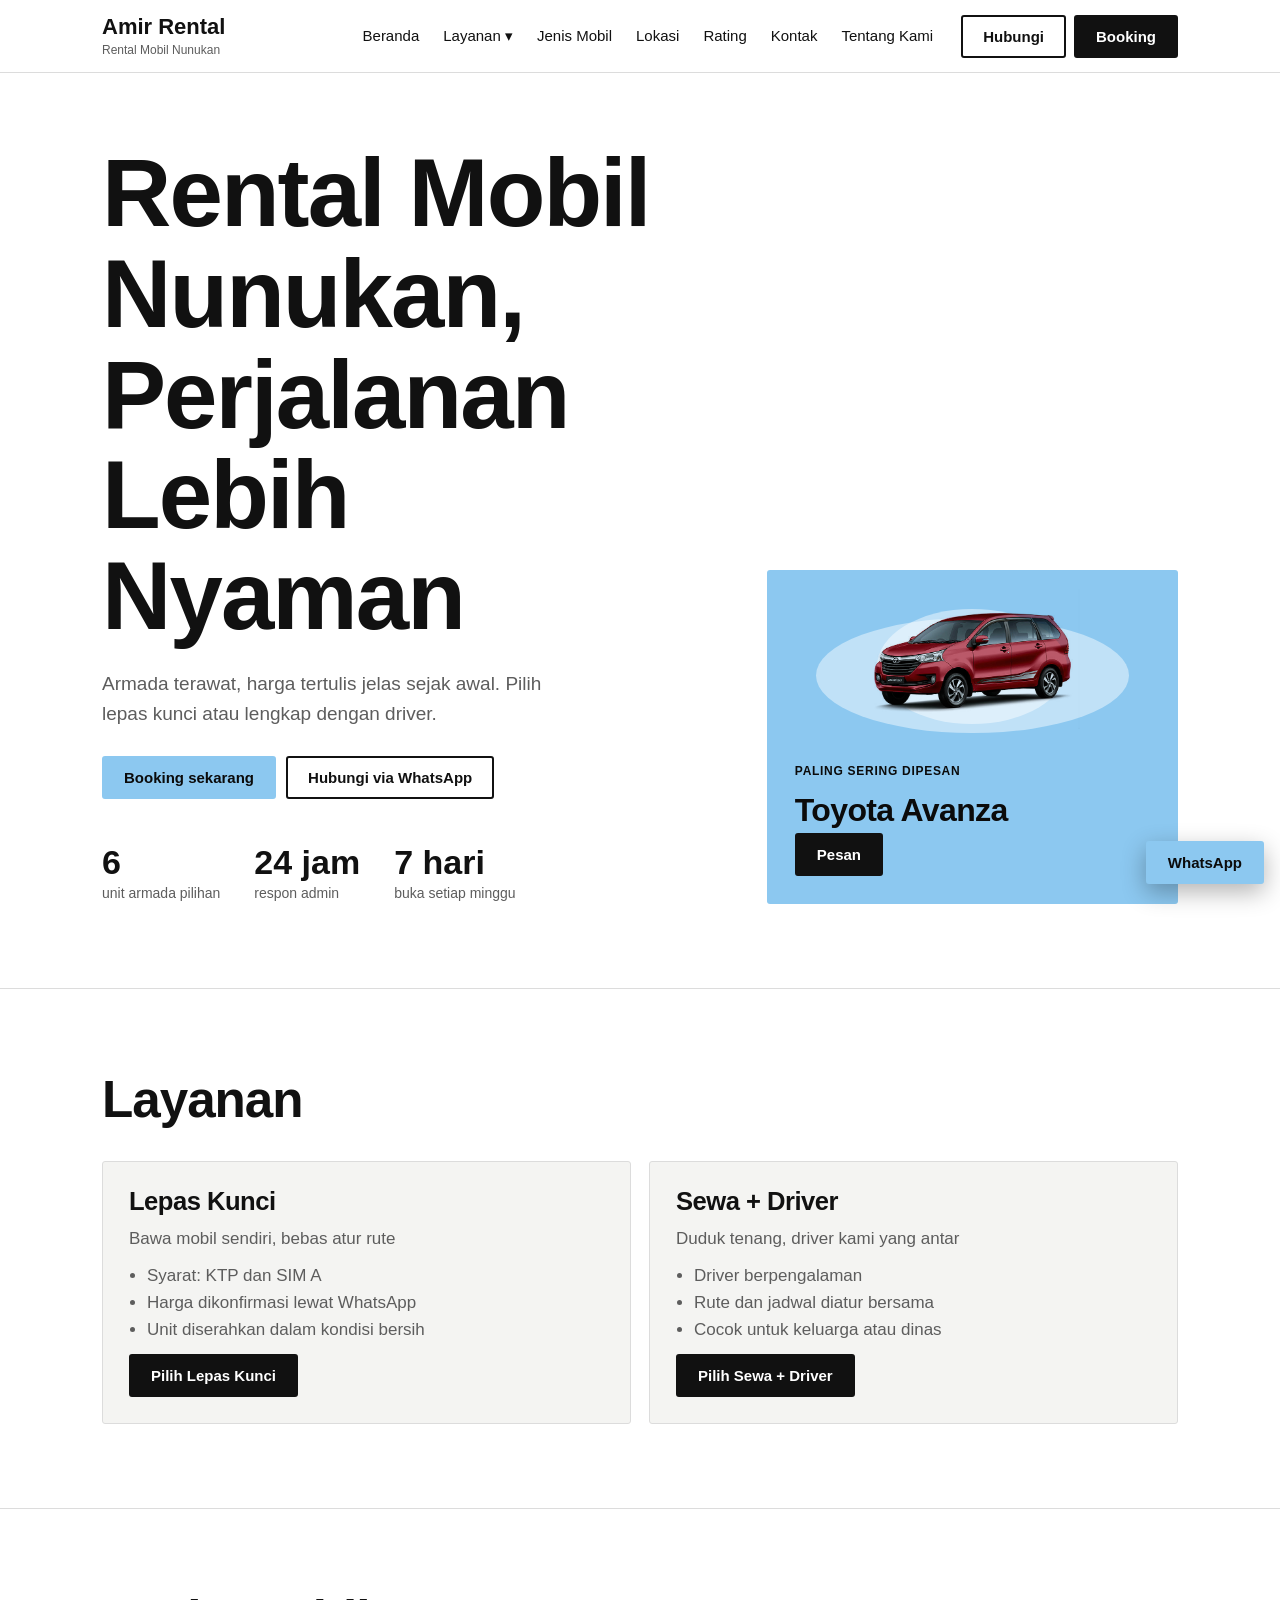
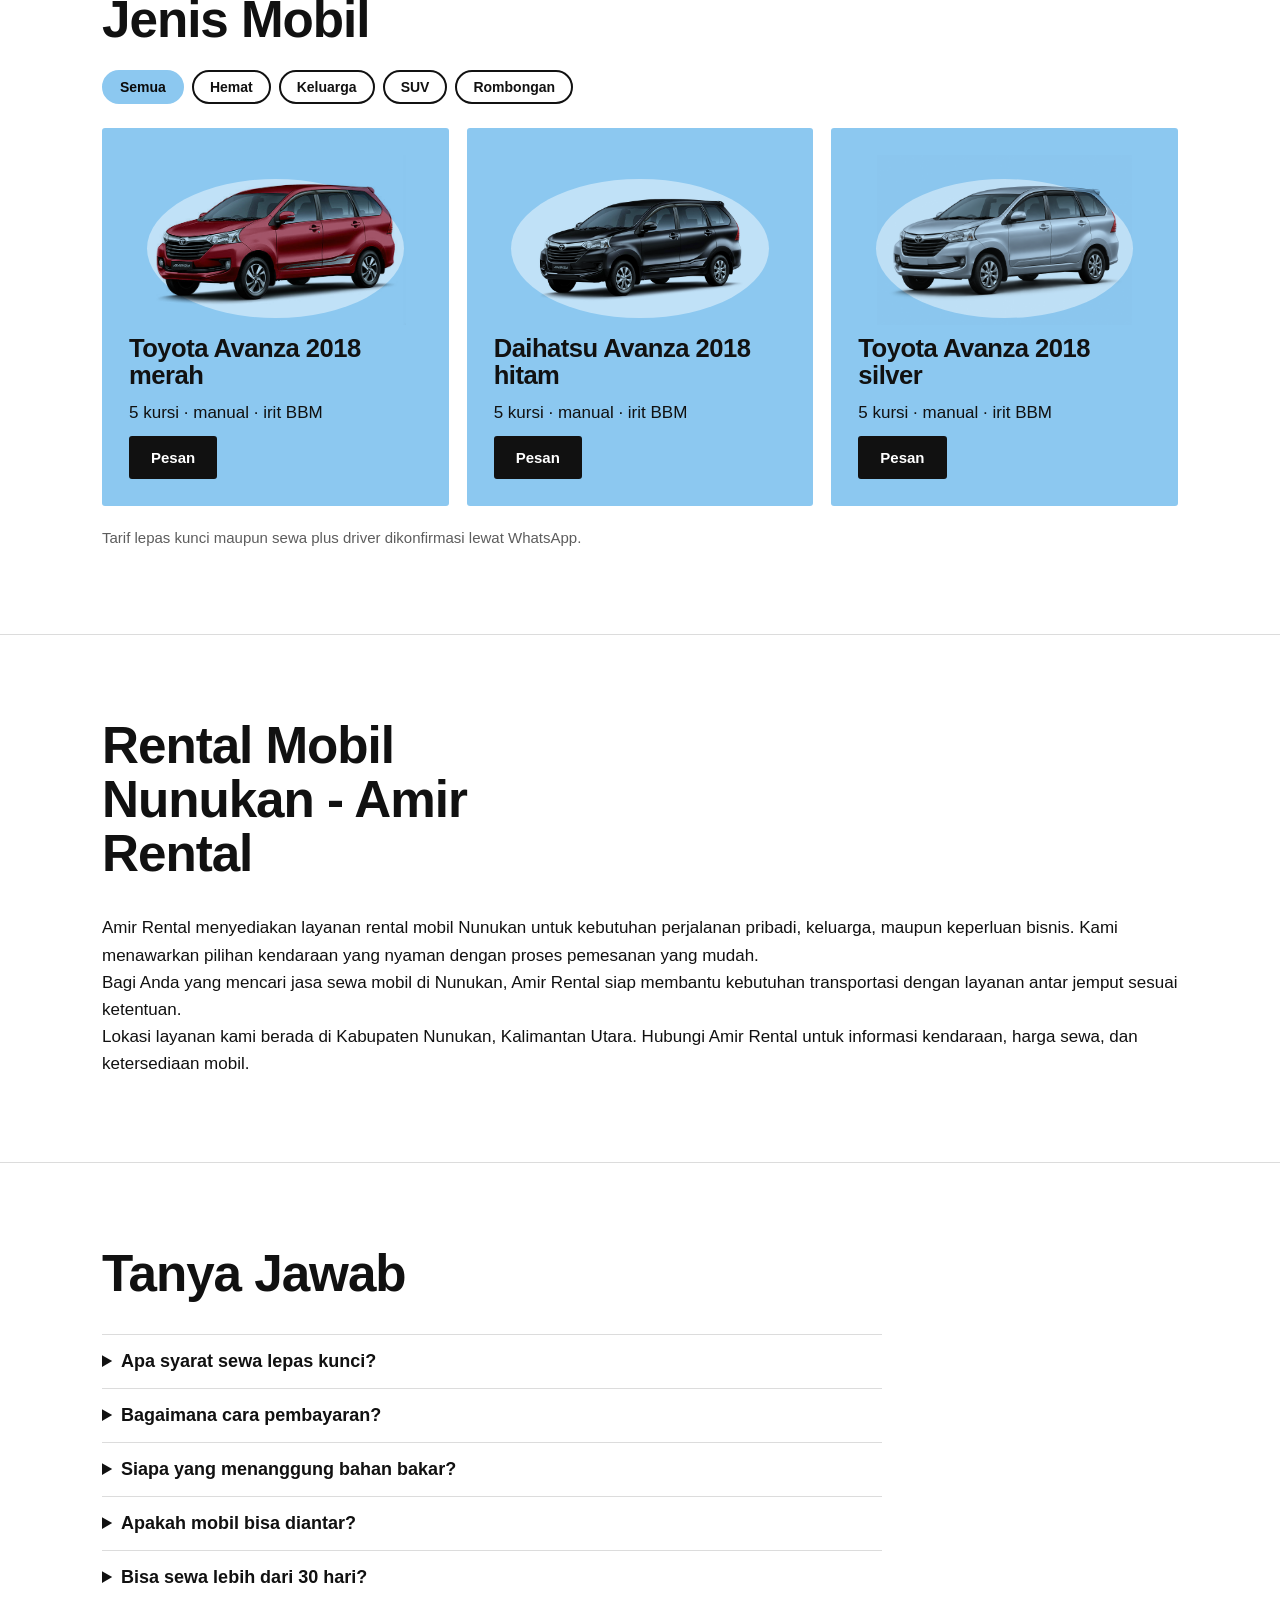
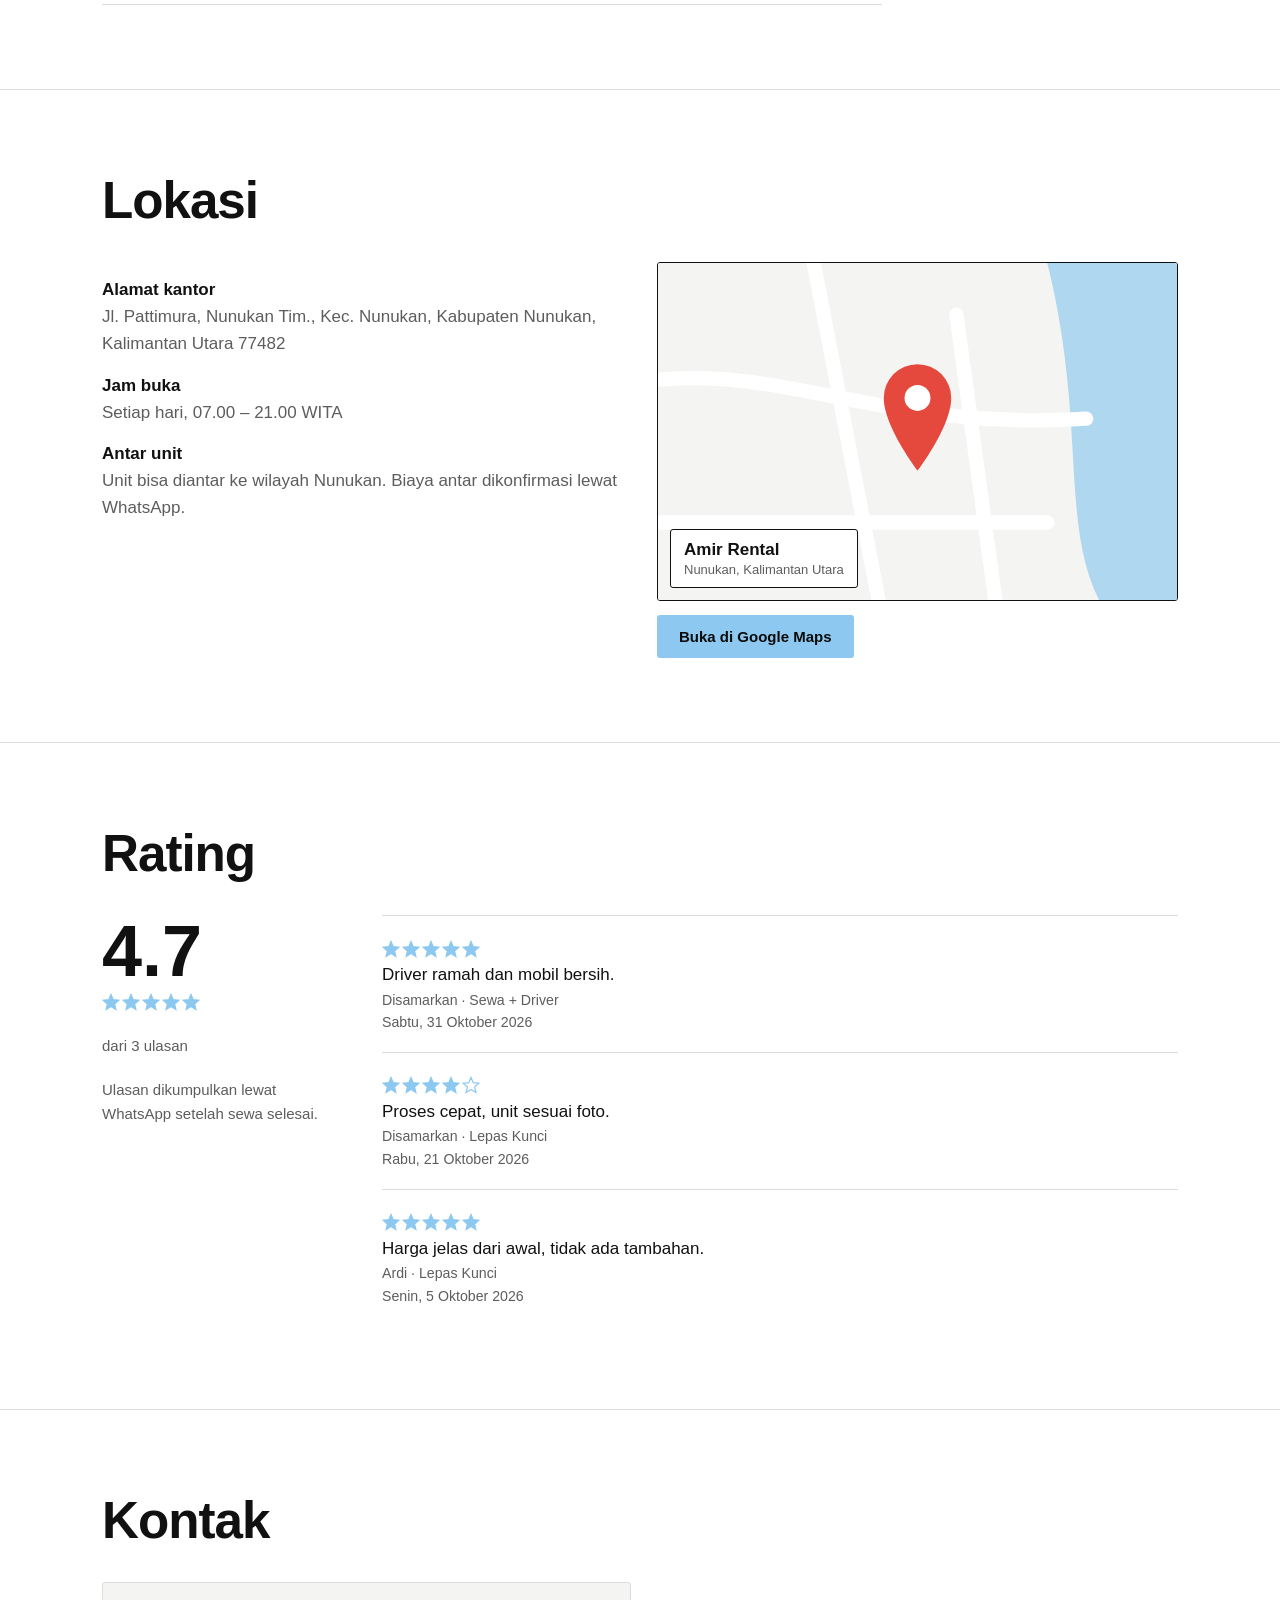
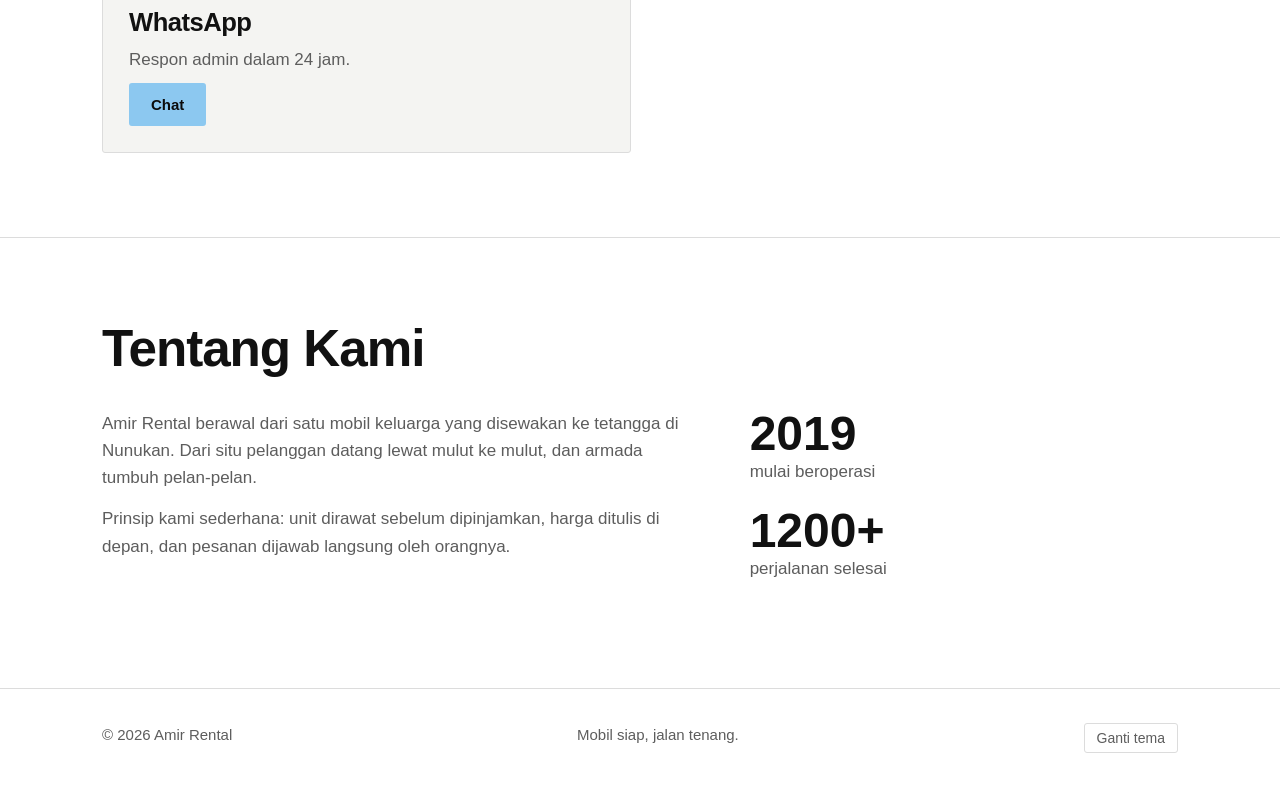
==== commit e6394a78: "Enhance SEO with updated meta tags and content Updated the title and meta description for SEO. Added" ====
--- a/index.html
+++ b/index.html
@@ -3,11 +3,19 @@
   <head>
     <meta charset="utf-8" />
     <meta name="viewport" content="width=device-width, initial-scale=1, viewport-fit=cover" />
-    <title>Amir Rental – Rental Mobil Nunukan</title>
-    <meta
-      name="description"
-      content="Rental mobil Nunukan: lepas kunci dan sewa dengan driver. Harga tertulis jelas."
-    />
+    <title>Rental Mobil Nunukan | Sewa Mobil Nunukan - Amir Rental</title>
+
+    <meta name="description" content="Amir Rental menyediakan jasa rental mobil Nunukan dengan pilihan kendaraan, layanan antar jemput, dan pemesanan mudah. Hubungi kami untuk sewa mobil di Nunukan.">
+
+    <meta name="robots" content="index, follow">
+
+    <link rel="canonical" href="https://rental-mobil-amir.pages.dev/">
+
+    <meta property="og:title" content="Rental Mobil Nunukan - Amir Rental">
+    <meta property="og:description" content="Layanan rental mobil terpercaya di Nunukan. Pilihan kendaraan dan pemesanan mudah bersama Amir Rental.">
+    <meta property="og:url" content="https://rental-mobil-amir.pages.dev/">
+    <meta property="og:type" content="website">
+
     <meta name="referrer" content="no-referrer" />
     <!-- KEAMANAN: CSP ketat (tanpa script/style inline). Header lengkap ada di file _headers / .htaccess. -->
     <meta
@@ -60,7 +68,7 @@
         <div class="w">
           <div class="g">
             <div>
-              <h1>Mobil siap, <em>jalan</em> tenang.</h1>
+              <h1>Rental Mobil Nunukan, Perjalanan Lebih Nyaman</h1>
               <p>
                 Armada terawat, harga tertulis jelas sejak awal. Pilih lepas kunci atau lengkap
                 dengan driver.
@@ -99,6 +107,31 @@
           <div class="chips" id="chips" role="group" aria-label="Filter jenis mobil"></div>
           <div class="grid g3" id="cars"></div>
           <p class="note">Tarif lepas kunci maupun sewa plus driver dikonfirmasi lewat WhatsApp.</p>
+        </div>
+      </section>
+
+      <section id="seo-content">
+        <div class="w">
+          <h2>Rental Mobil Nunukan - Amir Rental</h2>
+
+          <p>
+            Amir Rental menyediakan layanan rental mobil Nunukan
+            untuk kebutuhan perjalanan pribadi, keluarga, maupun
+            keperluan bisnis. Kami menawarkan pilihan kendaraan
+            yang nyaman dengan proses pemesanan yang mudah.
+          </p>
+
+          <p>
+            Bagi Anda yang mencari jasa sewa mobil di Nunukan,
+            Amir Rental siap membantu kebutuhan transportasi
+            dengan layanan antar jemput sesuai ketentuan.
+          </p>
+
+          <p>
+            Lokasi layanan kami berada di Kabupaten Nunukan,
+            Kalimantan Utara. Hubungi Amir Rental untuk informasi
+            kendaraan, harga sewa, dan ketersediaan mobil.
+          </p>
         </div>
       </section>
 
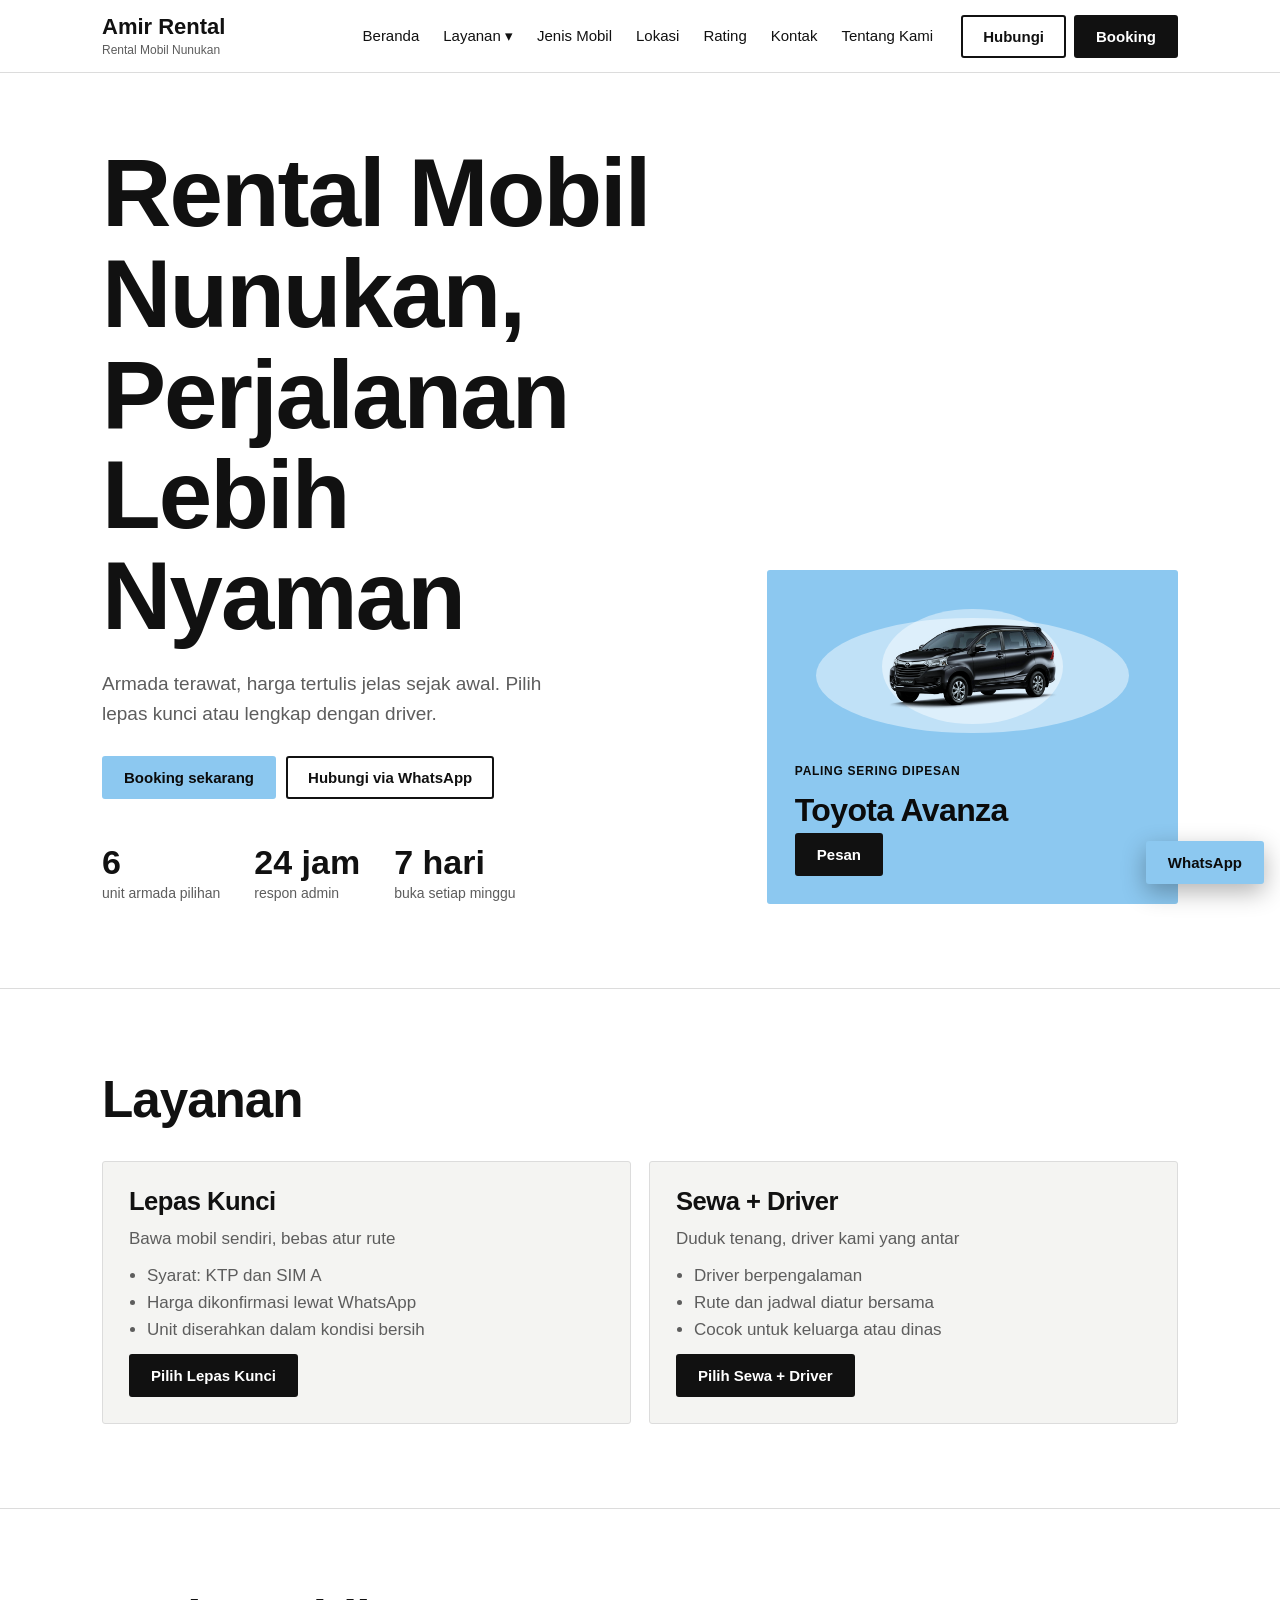
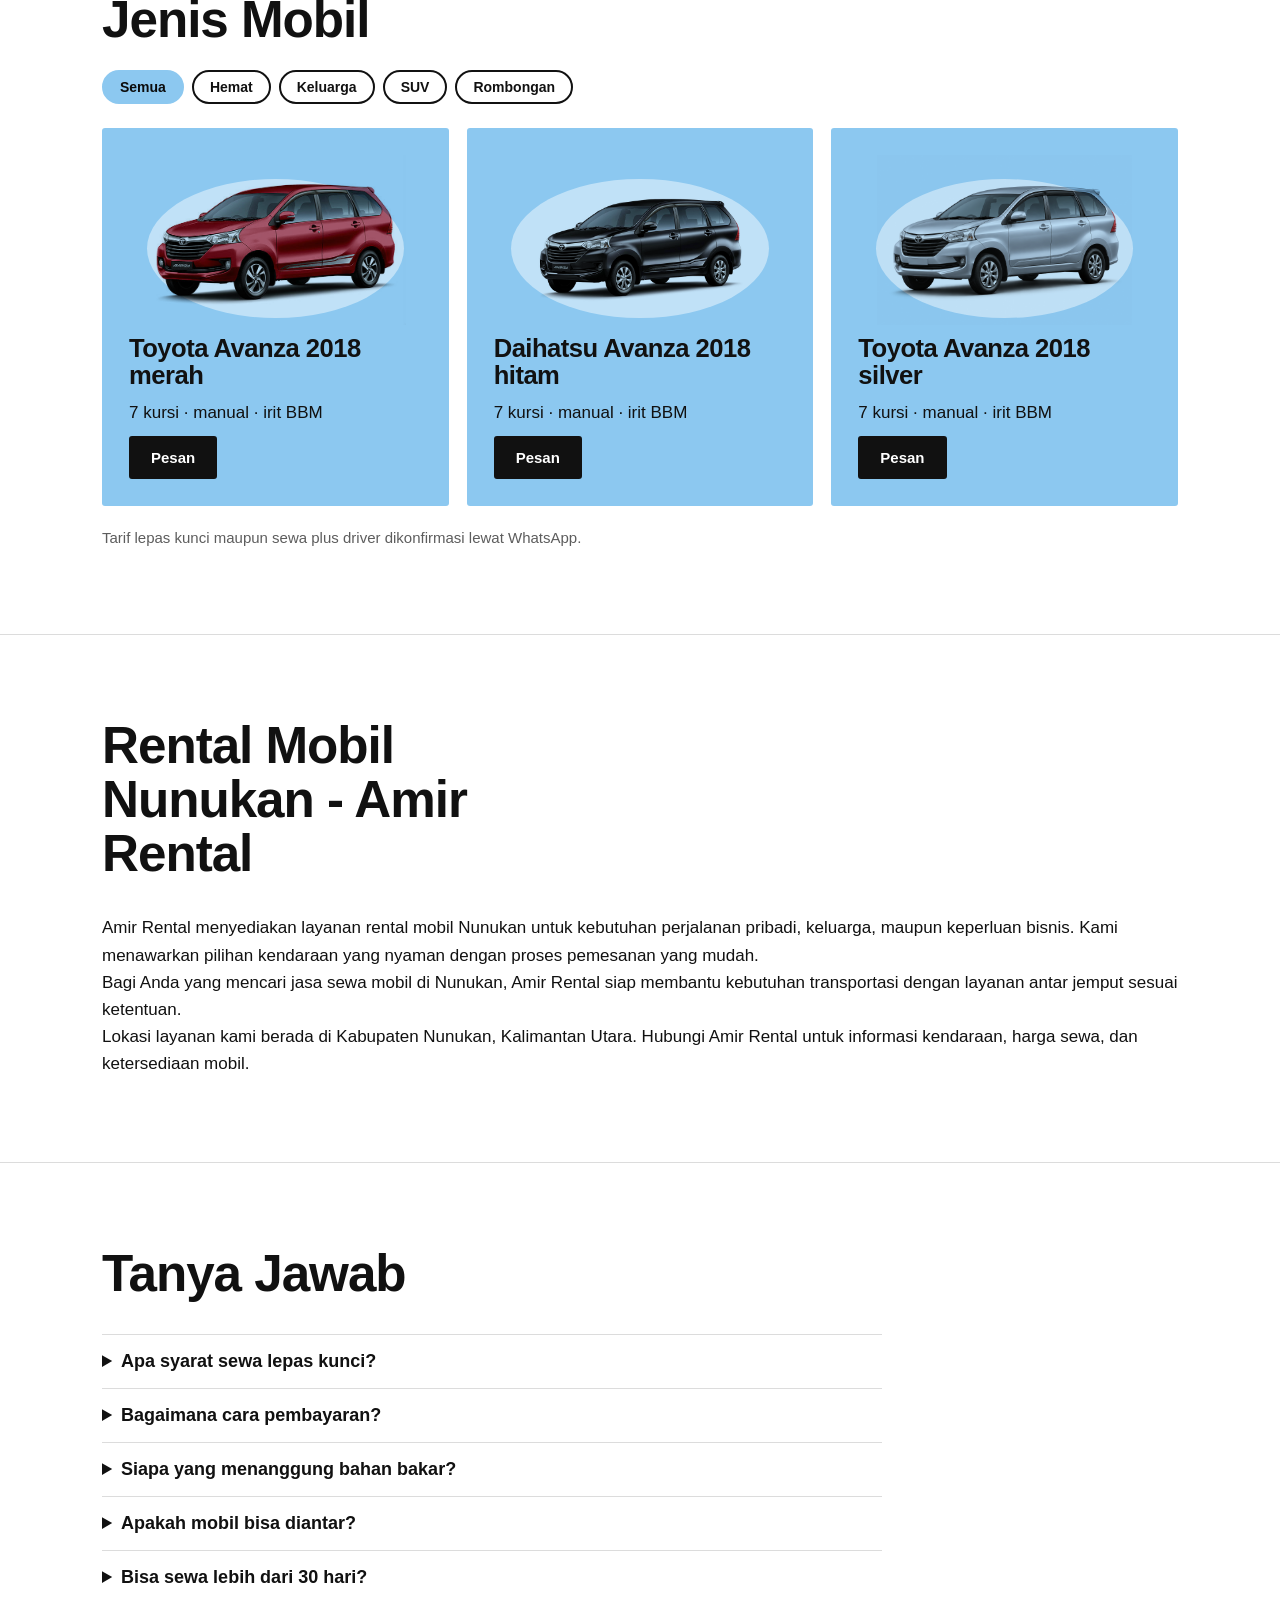
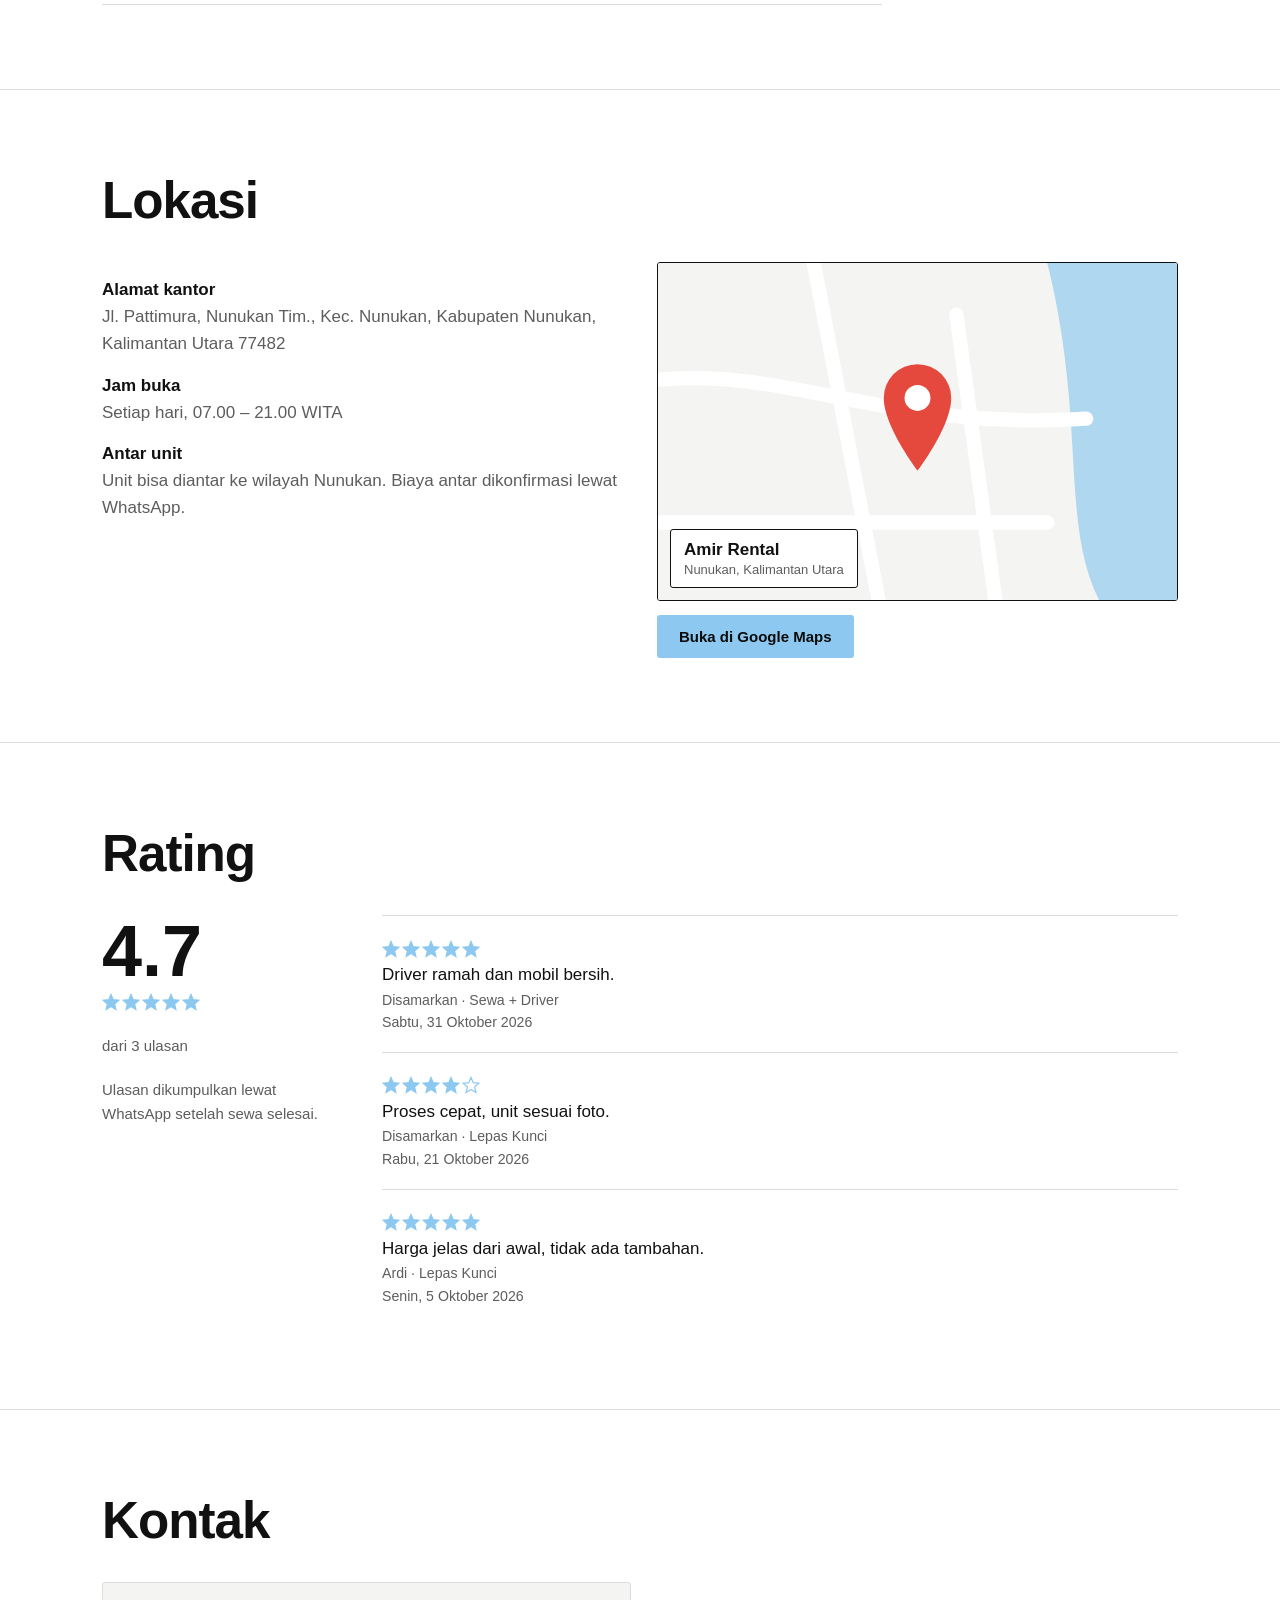
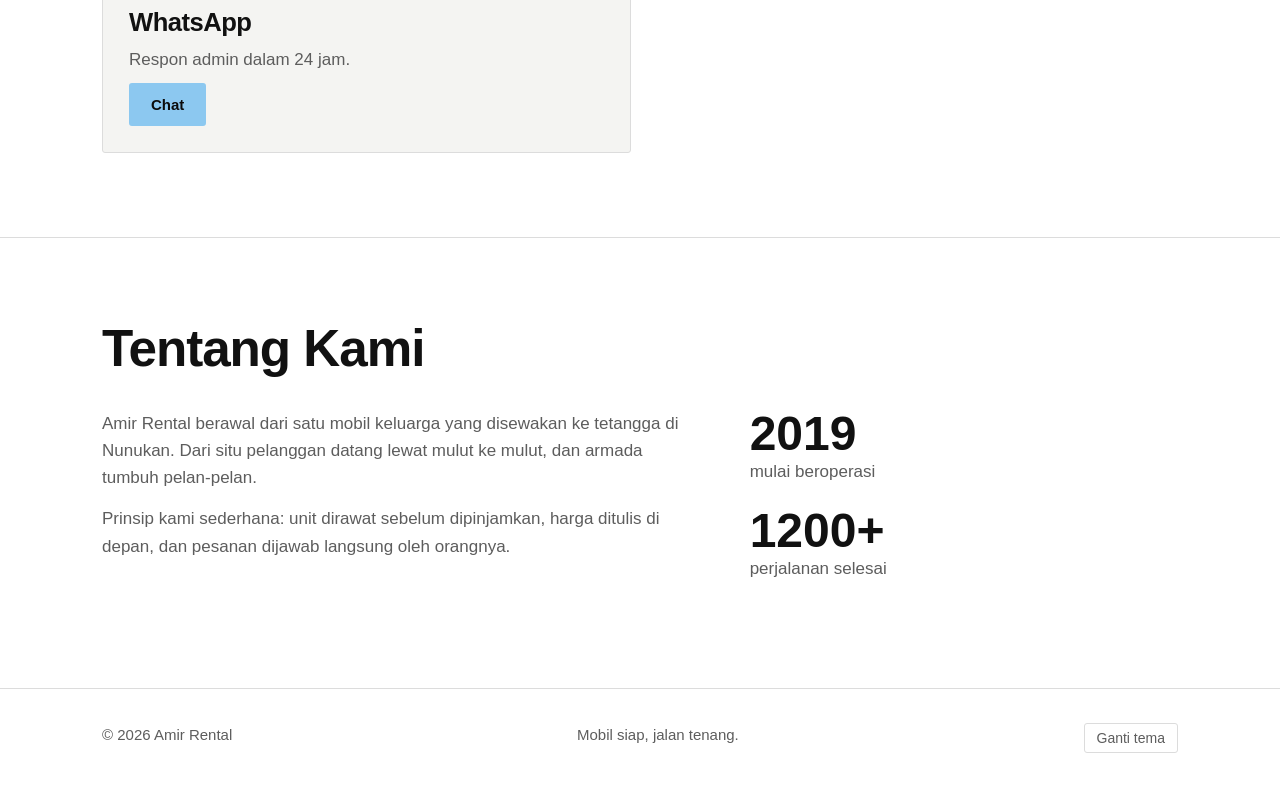
==== commit 1bc319c6: "Highlight 'Perjalanan' in the hero section heading" ====
--- a/index.html
+++ b/index.html
@@ -68,7 +68,7 @@
         <div class="w">
           <div class="g">
             <div>
-              <h1>Rental Mobil Nunukan, Perjalanan Lebih Nyaman</h1>
+              <h1>Rental Mobil Nunukan, <span class="box"> Perjalanan</span> Lebih Nyaman</h1>
               <p>
                 Armada terawat, harga tertulis jelas sejak awal. Pilih lepas kunci atau lengkap
                 dengan driver.
